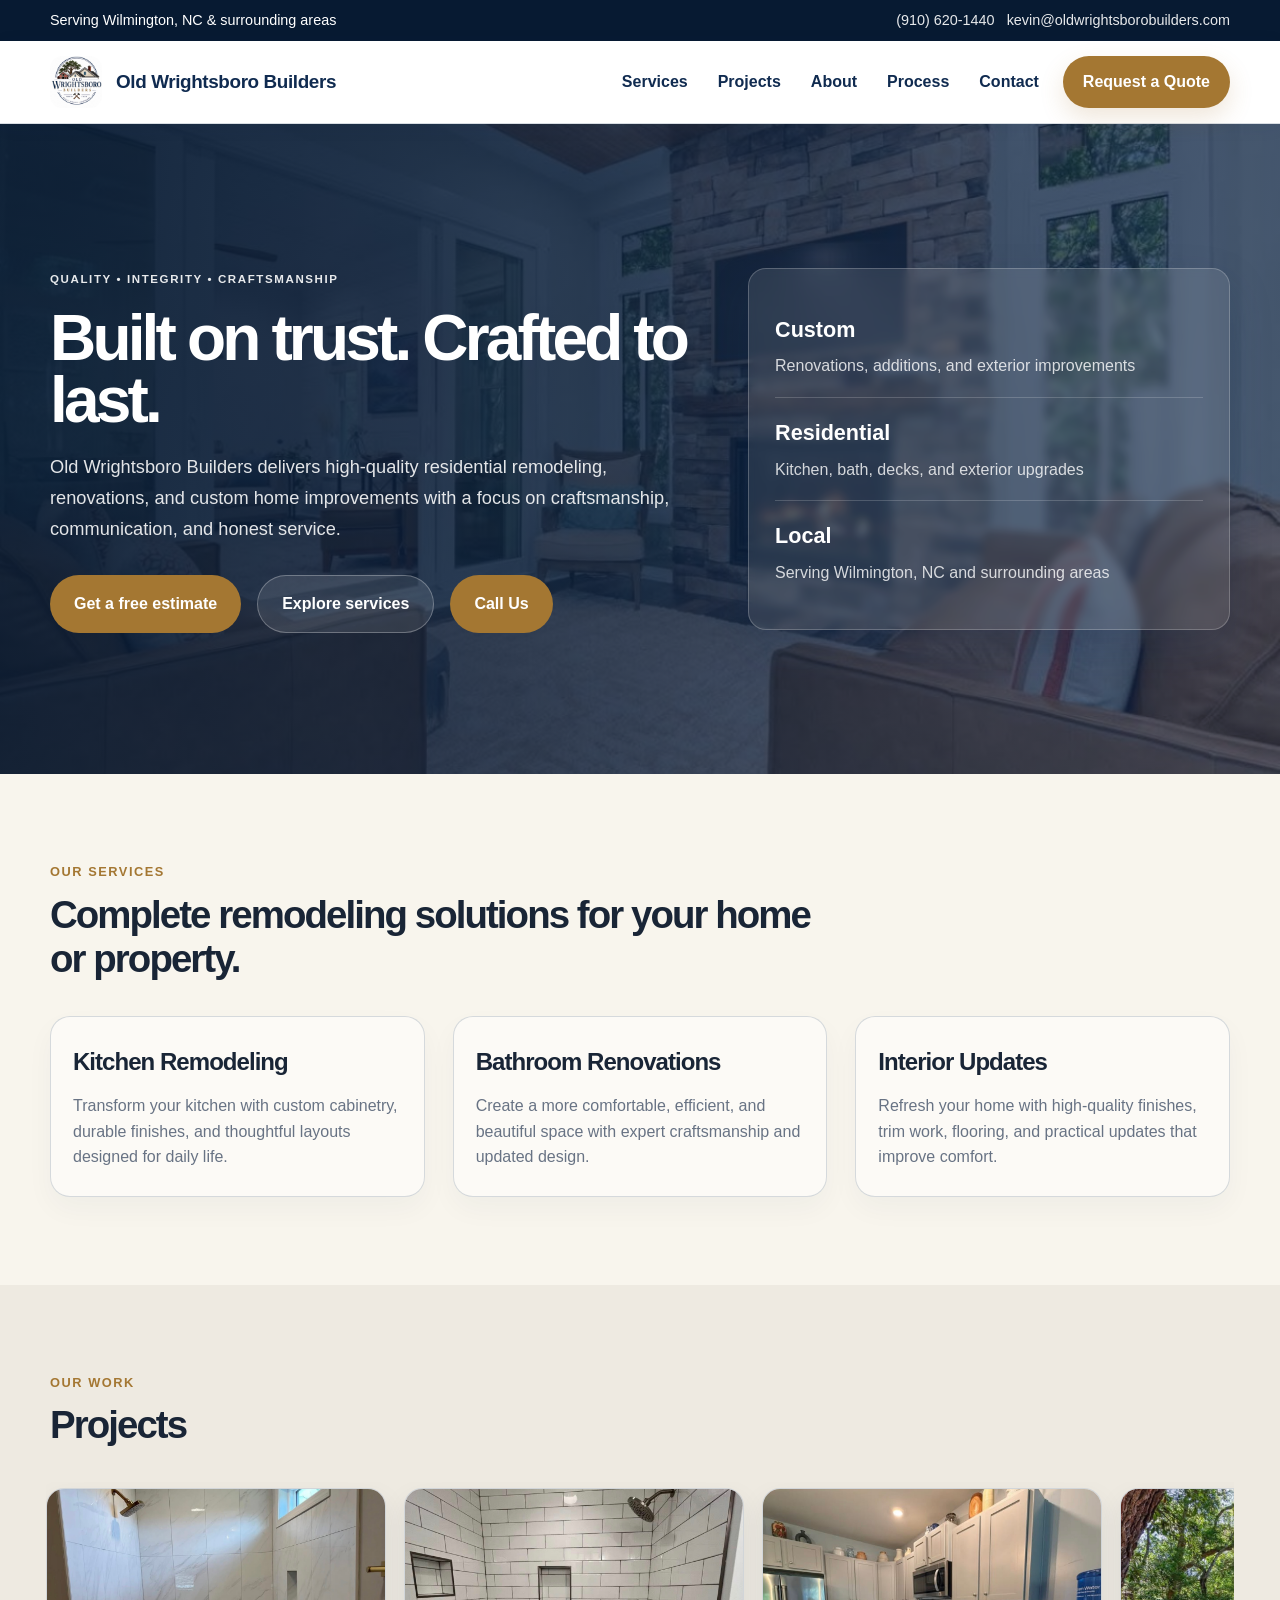
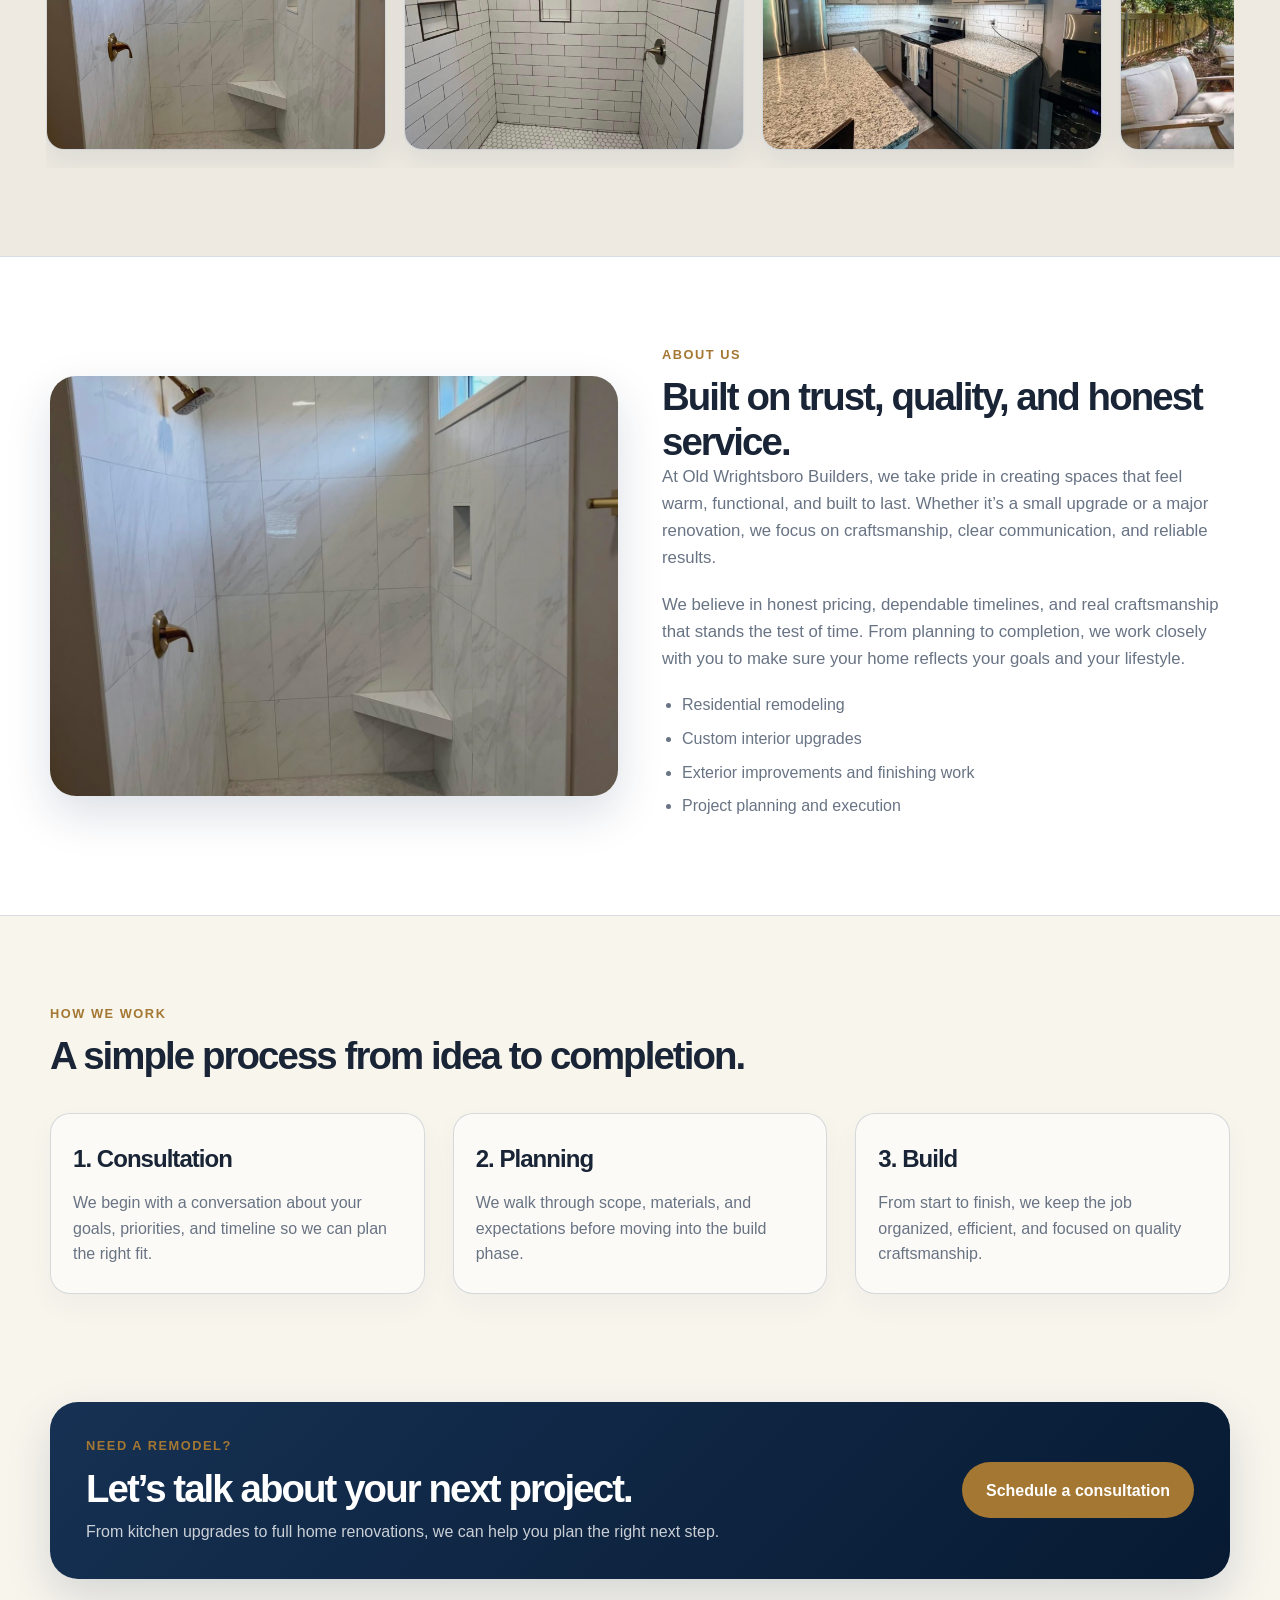
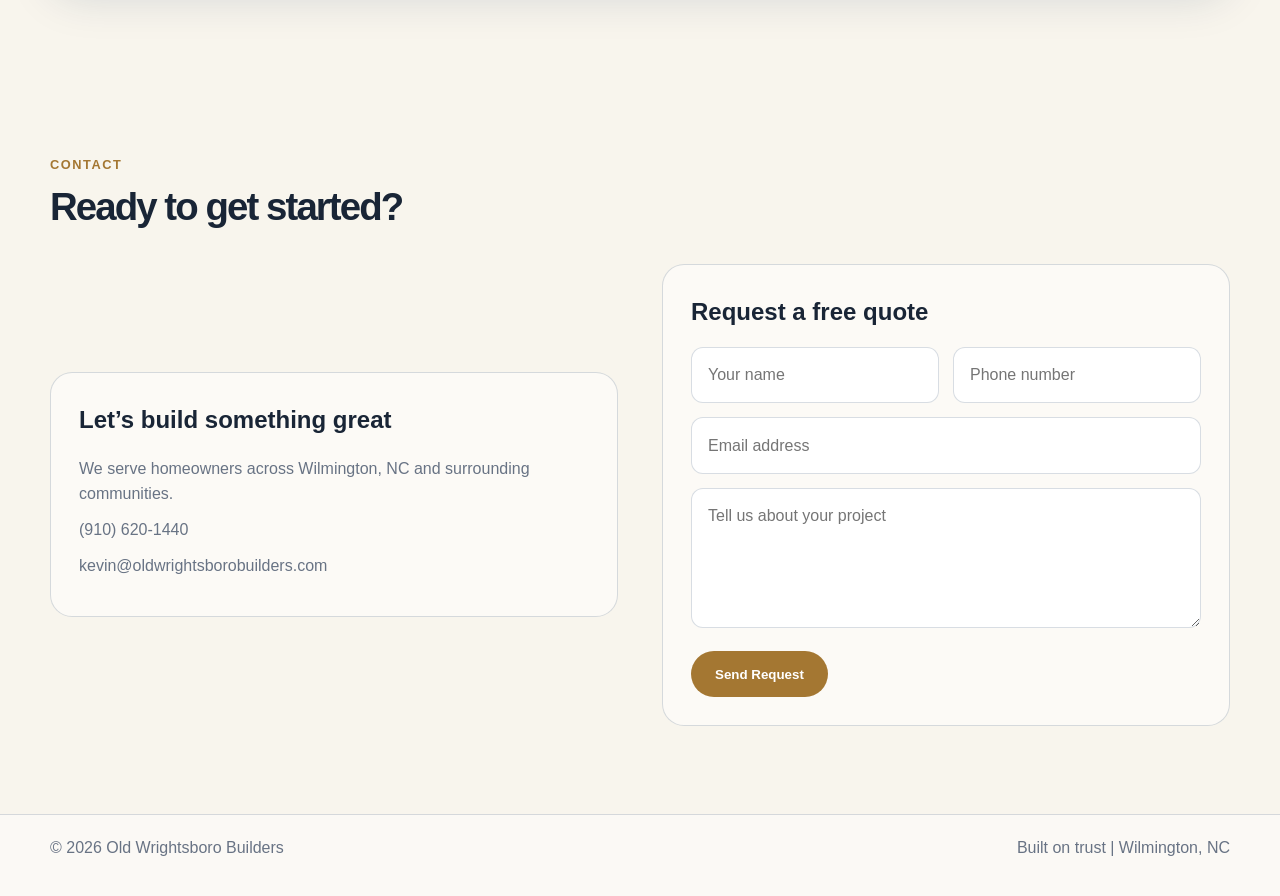
==== index.html @ 438d7999 "Upgrade floating call button to a more premium appearance: gradient, larger size, subtle ring and ho" ====
<!DOCTYPE html>
<html lang="en">
  <head>
    <meta charset="UTF-8" />
    <meta name="viewport" content="width=device-width, initial-scale=1.0" />
    <title>Old Wrightsboro Builders | Built on Trust</title>
    <meta
      name="description"
      content="Old Wrightsboro Builders provides quality residential remodeling and home improvement services in Wilmington, NC and surrounding areas."
    />
    <style>
      :root {
        --navy: #102b50;
        --navy-deep: #071a32;
        --gold: #a47732;
        --gold-light: #d2b477;
        --cream: #f8f5ed;
        --paper: #fffdf8;
        --ink: #192536;
        --muted: #687384;
        --line: rgba(16, 43, 80, 0.16);
        --shadow: 0 18px 45px rgba(16, 43, 80, 0.15);
      }

      * { box-sizing: border-box; }

      html { scroll-behavior: smooth; }

      body {
        margin: 0;
        background: var(--cream);
        color: var(--ink);
        font: 16px/1.6 Arial, Helvetica, sans-serif;
      }

      a { color: inherit; text-decoration: none; }
      img { display: block; max-width: 100%; }

      .container {
        width: min(1180px, calc(100vw - 48px));
        margin: 0 auto;
      }

      .topbar {
        background: var(--navy-deep);
        color: #fff;
        font-size: 0.9rem;
      }

      .topbar-inner {
        display: flex;
        justify-content: space-between;
        align-items: center;
        gap: 16px;
        padding: 9px 0;
        flex-wrap: wrap;
      }

      .topbar a {
        opacity: 0.9;
        color: #fff;
      }

      .site-header {
        position: sticky;
        top: 0;
        z-index: 10;
        background: rgba(255, 255, 255, 0.96);
        border-bottom: 1px solid var(--line);
        box-shadow: 0 3px 18px rgba(16, 43, 80, 0.06);
      }

      .nav {
        display: flex;
        align-items: center;
        justify-content: space-between;
        gap: 24px;
        min-height: 82px;
      }

      .brand {
        display: inline-flex;
        align-items: center;
        gap: 14px;
        flex-shrink: 0;
      }

      .brand img {
        width: 52px;
        height: 52px;
        object-fit: cover;
        border-radius: 12px;
      }

      .brand-text {
        color: var(--navy);
        font-size: 1.18rem;
        font-weight: 700;
        letter-spacing: -0.02em;
      }

      .nav-links {
        display: flex;
        align-items: center;
        gap: 30px;
        margin-left: auto;
      }

      .nav-links a {
        color: var(--navy);
        font-weight: 600;
      }

      .nav-cta {
        display: inline-flex;
        align-items: center;
        justify-content: center;
        padding: 0.8rem 1.25rem;
        background: var(--gold);
        color: #fff;
        border-radius: 999px;
        font-weight: 700;
        box-shadow: 0 10px 24px rgba(164, 119, 50, 0.18);
      }

      .hero {
        min-height: 650px;
        display: flex;
        align-items: center;
        color: #fff;
        background:
          linear-gradient(105deg, rgba(7, 26, 50, 0.95), rgba(16, 43, 80, 0.67)),
          url('enclosed%20patio%202.jpeg') center/cover no-repeat;
      }

      .hero-inner {
        display: grid;
        grid-template-columns: 1.15fr 0.85fr;
        gap: 46px;
        align-items: center;
      }

      .eyebrow {
        display: inline-block;
        letter-spacing: 0.14em;
        text-transform: uppercase;
        font-size: 0.72rem;
        font-weight: 700;
        opacity: 0.9;
      }

      h1 {
        margin: 16px 0 20px;
        font-size: clamp(2.8rem, 5vw, 5rem);
        line-height: 0.98;
        letter-spacing: -0.06em;
      }

      .lead {
        max-width: 620px;
        margin: 0;
        font-size: 1.14rem;
        line-height: 1.7;
        color: rgba(255, 255, 255, 0.88);
      }

      .hero-actions {
        display: flex;
        flex-wrap: wrap;
        gap: 16px;
        margin-top: 30px;
      }

      .btn {
        display: inline-flex;
        align-items: center;
        justify-content: center;
        padding: 0.95rem 1.5rem;
        border-radius: 999px;
        font-weight: 700;
        transition: opacity 0.2s ease;
      }

      .btn:hover,
      .btn:focus-visible {
        opacity: 0.9;
      }

      .btn-primary {
        background: var(--gold);
        color: #fff;
      }

      .btn-secondary {
        background: rgba(255, 255, 255, 0.1);
        border: 1px solid rgba(255, 255, 255, 0.28);
        color: #fff;
      }

      .hero-panel {
        background: rgba(255, 255, 255, 0.1);
        border: 1px solid rgba(255, 255, 255, 0.22);
        border-radius: 18px;
        padding: 26px;
        backdrop-filter: blur(4px);
        box-shadow: var(--shadow);
      }

      .stat {
        padding: 18px 0;
        border-bottom: 1px solid rgba(255, 255, 255, 0.18);
      }

      .stat:last-child { border-bottom: none; }

      .stat strong {
        display: block;
        font-size: 1.35rem;
        margin-bottom: 6px;
      }

      .stat span {
        color: rgba(255, 255, 255, 0.8);
      }

      section {
        padding: 88px 0;
      }

      .section-heading {
        max-width: 760px;
        margin-bottom: 34px;
      }

      .section-heading p {
        color: var(--muted);
        font-size: 1.05rem;
      }

      .section-label {
        display: block;
        margin-bottom: 10px;
        color: var(--gold);
        font-size: 0.8rem;
        font-weight: 700;
        letter-spacing: 0.12em;
        text-transform: uppercase;
      }

      h2 {
        margin: 0;
        font-size: clamp(2.1rem, 3vw, 3.2rem);
        line-height: 1.16;
        letter-spacing: -0.05em;
      }

      .services-grid,
      .process-grid {
        display: grid;
        grid-template-columns: repeat(3, minmax(0, 1fr));
        gap: 28px;
      }

      .service-card,
      .process-card {
        padding: 26px 22px;
        background: rgba(255, 255, 255, 0.5);
        border: 1px solid var(--line);
        border-radius: 20px;
        box-shadow: 0 12px 28px rgba(16, 43, 80, 0.04);
      }

      .service-card h3,
      .process-card h3 {
        margin: 0 0 12px;
        font-size: 1.5rem;
        letter-spacing: -0.04em;
      }

      .service-card p,
      .process-card p {
        margin: 0;
        color: var(--muted);
      }

      .project-section {
        background: #eeeae1;
      }

      .project-scroll {
        display: flex;
        gap: 18px;
        overflow-x: auto;
        scroll-snap-type: x mandatory;
        padding: 6px 4px 18px;
        margin: 0 -4px;
        scrollbar-color: var(--gold) rgba(16, 43, 80, 0.12);
      }

      .project-card {
        flex: 0 0 340px;
        scroll-snap-align: start;
        background: rgba(255,255,255,0.6);
        border: 1px solid var(--line);
        border-radius: 18px;
        overflow: hidden;
        box-shadow: 0 12px 28px rgba(16, 43, 80, 0.08);
      }

      .project-card img {
        width: 100%;
        height: 260px;
        object-fit: cover;
        display: block;
      }

      .project-card .caption {
        display: none;
      }

      .about {
        background: #fff;
        border-block: 1px solid var(--line);
      }

      .about-grid,
      .contact-wrap {
        display: grid;
        grid-template-columns: 1fr 1fr;
        gap: 44px;
        align-items: center;
      }

      .about-photo {
        min-height: 420px;
        border-radius: 26px;
        background:
          linear-gradient(rgba(13, 41, 77, 0.08), rgba(13, 41, 77, 0.08)),
          url('bath%201.jpeg') center/cover no-repeat;
        box-shadow: var(--shadow);
      }

      .about-copy {
        color: var(--ink);
      }

      .about-copy p {
        margin: 0 0 20px;
        color: var(--muted);
        font-size: 1.05rem;
      }

      ul {
        margin: 18px 0 0;
        padding-left: 20px;
      }

      li {
        margin-bottom: 8px;
        color: var(--muted);
      }

      .cta {
        padding-top: 20px;
      }

      .cta-box {
        background: linear-gradient(135deg, rgba(13, 41, 77, 0.96), rgba(7, 26, 50, 1));
        border-radius: 28px;
        padding: 34px 36px;
        color: #fff;
        display: flex;
        align-items: center;
        justify-content: space-between;
        gap: 20px;
        box-shadow: var(--shadow);
      }

      .cta-box h2 {
        margin: 0 0 8px;
      }

      .cta-box p {
        margin: 0;
        color: rgba(255, 255, 255, 0.78);
      }

      .contact-card,
      .contact-form {
        background: rgba(255, 255, 255, 0.5);
        border: 1px solid var(--line);
        border-radius: 22px;
        padding: 28px;
      }

      .contact-card h3,
      .contact-form h3 {
        margin: 0 0 16px;
        font-size: 1.5rem;
      }

      .contact-card p,
      .contact-card a {
        display: block;
        margin: 0 0 10px;
        color: var(--muted);
      }

      .field-row {
        display: grid;
        grid-template-columns: repeat(2, minmax(0, 1fr));
        gap: 14px;
      }

      .contact-form input,
      .contact-form textarea {
        width: 100%;
        border: 1px solid var(--line);
        background: #fff;
        border-radius: 12px;
        padding: 0.9rem 1rem;
        font: inherit;
        color: var(--ink);
      }

      .contact-form textarea {
        min-height: 140px;
        margin-top: 14px;
        resize: vertical;
      }

      .contact-form button {
        margin-top: 16px;
        border: none;
        cursor: pointer;
      }

      .site-footer {
        border-top: 1px solid var(--line);
        padding: 20px 0 36px;
        background: rgba(255,255,255,0.4);
      }

      .footer-inner {
        display: flex;
        justify-content: space-between;
        align-items: center;
        gap: 16px;
        color: var(--muted);
      }

      @media (max-width: 900px) {
        .hero-inner,
        .about-grid,
        .contact-wrap,
        .services-grid,
        .process-grid {
          grid-template-columns: 1fr;
        }

        .nav {
          flex-wrap: wrap;
          justify-content: center;
          padding: 16px 0;
        }

        .nav-links {
          width: 100%;
          justify-content: center;
          margin: 0;
          flex-wrap: wrap;
        }

        .cta-box,
        .footer-inner {
          flex-direction: column;
          align-items: flex-start;
        }
      }

      @media (max-width: 650px) {
        .field-row {
          grid-template-columns: 1fr;
        }

        .hero-inner {
          min-height: auto;
          padding: 52px 0 60px;
        }

        .hero-actions {
          flex-direction: column;
          align-items: stretch;
        }

        .btn,
        .nav-cta {
          width: 100%;
        }
      }

      /* Floating call button (mobile only) — upgraded premium style */
      .call-float {
        position: fixed;
        bottom: 20px;
        right: 18px;
        width: 64px;
        height: 64px;
        background: linear-gradient(135deg, var(--gold), var(--gold-light));
        color: #fff;
        border-radius: 999px;
        display: none;
        align-items: center;
        justify-content: center;
        box-shadow: 0 14px 34px rgba(16,43,80,0.26);
        z-index: 9999;
        text-decoration: none;
        font-weight: 700;
        transition: transform .12s ease, box-shadow .12s ease;
        border: 2px solid rgba(255,255,255,0.16);
        backdrop-filter: blur(6px);
      }

      .call-float svg { width: 22px; height: 22px; display: block; fill: #fff; }

      .call-float:hover { transform: translateY(-4px); box-shadow: 0 20px 44px rgba(16,43,80,0.32); }

      .call-float::after {
        content: "";
        position: absolute;
        left: 50%;
        top: 50%;
        transform: translate(-50%,-50%);
        width: 100%;
        height: 100%;
        border-radius: 999px;
        box-shadow: 0 0 0 10px rgba(164,119,50,0.06);
        pointer-events: none;
      }

      @media (max-width: 650px) {
        .call-float { display: inline-flex; }
      }
    </style>
  </head>
  <body>
    <div class="topbar">
      <div class="container topbar-inner">
        <span>Serving Wilmington, NC &amp; surrounding areas</span>
        <span>
          <a href="tel:9106201440">(910) 620-1440</a>
          &nbsp; <a href="mailto:kevin@oldwrightsborobuilders.com">kevin@oldwrightsborobuilders.com</a>
        </span>
      </div>
    </div>

    <header class="site-header">
      <div class="container nav">
        <a class="brand" href="#top" aria-label="Old Wrightsboro Builders home">
          <img src="owb website.jpeg" alt="Old Wrightsboro Builders logo" />
          <span class="brand-text">Old Wrightsboro Builders</span>
        </a>

        <nav class="nav-links" aria-label="Main navigation">
          <a href="#services">Services</a>
          <a href="#projects">Projects</a>
          <a href="#about">About</a>
          <a href="#process">Process</a>
          <a href="#contact">Contact</a>
        </nav>

        <a class="nav-cta" href="#contact">Request a Quote</a>
      </div>
    </header>

    <main id="top">
      <section class="hero">
        <div class="container hero-inner">
          <div>
            <div class="eyebrow">Quality • Integrity • Craftsmanship</div>
            <h1>Built on trust. Crafted to last.</h1>
            <p class="lead">
              Old Wrightsboro Builders delivers high-quality residential remodeling,
              renovations, and custom home improvements with a focus on craftsmanship,
              communication, and honest service.
            </p>
            <div class="hero-actions">
              <a class="btn btn-primary" href="#contact">Get a free estimate</a>
              <a class="btn btn-secondary" href="#services">Explore services</a>
              <a class="btn btn-primary" href="tel:9106201440">Call Us</a>
            </div>
          </div>

          <div class="hero-panel" aria-label="Quick project highlights">
            <div class="stat">
              <strong>Custom</strong>
              <span>Renovations, additions, and exterior improvements</span>
            </div>
            <div class="stat">
              <strong>Residential</strong>
              <span>Kitchen, bath, decks, and exterior upgrades</span>
            </div>
            <div class="stat">
              <strong>Local</strong>
              <span>Serving Wilmington, NC and surrounding areas</span>
            </div>
          </div>
        </div>
      </section>

      <section id="services">
        <div class="container">
          <div class="section-heading">
            <span class="section-label">Our services</span>
            <h2>Complete remodeling solutions for your home or property.</h2>
          </div>

          <div class="services-grid">
            <article class="service-card">
              <h3>Kitchen Remodeling</h3>
              <p>Transform your kitchen with custom cabinetry, durable finishes, and thoughtful layouts designed for daily life.</p>
            </article>

            <article class="service-card">
              <h3>Bathroom Renovations</h3>
              <p>Create a more comfortable, efficient, and beautiful space with expert craftsmanship and updated design.</p>
            </article>

            <article class="service-card">
              <h3>Interior Updates</h3>
              <p>Refresh your home with high-quality finishes, trim work, flooring, and practical updates that improve comfort.</p>
            </article>
          </div>
        </div>
      </section>

      <section id="projects" class="project-section">
        <div class="container">
          <div class="section-heading">
            <span class="section-label">Our work</span>
            <h2>Projects</h2>
          </div>

          <div class="project-scroll">
            <article class="project-card">
              <img src="bath%201.jpeg" alt="Bathroom remodel project" />
            </article>
            <article class="project-card">
              <img src="bath%202.jpeg" alt="Bathroom remodel project" />
            </article>
            <article class="project-card">
              <img src="kitchen.jpeg" alt="Kitchen remodel project" />
            </article>
            <article class="project-card">
              <img src="patio%201.jpeg" alt="Outdoor patio project" />
            </article>
            <article class="project-card">
              <img src="patio%202.jpeg" alt="Outdoor patio project" />
            </article>
            <article class="project-card">
              <img src="enclosed%20patio%201.jpeg" alt="Enclosed patio project" />
            </article>
            <article class="project-card">
              <img src="enclosed%20patio%202.jpeg" alt="Enclosed patio project" />
            </article>
            <article class="project-card">
              <img src="fence.jpeg" alt="Fence installation project" />
            </article>
          </div>
        </div>
      </section>

      <section id="about" class="about">
        <div class="container about-grid">
          <div class="about-photo" aria-label="Home renovation project"></div>

          <div class="about-copy">
            <span class="section-label">About us</span>
            <h2>Built on trust, quality, and honest service.</h2>
            <p>
              At Old Wrightsboro Builders, we take pride in creating spaces that feel warm,
              functional, and built to last. Whether it’s a small upgrade or a major renovation,
              we focus on craftsmanship, clear communication, and reliable results.
            </p>
            <p>
              We believe in honest pricing, dependable timelines, and real craftsmanship that
              stands the test of time. From planning to completion, we work closely with you to
              make sure your home reflects your goals and your lifestyle.
            </p>
            <ul>
              <li>Residential remodeling</li>
              <li>Custom interior upgrades</li>
              <li>Exterior improvements and finishing work</li>
              <li>Project planning and execution</li>
            </ul>
          </div>
        </div>
      </section>

      <section id="process" class="process">
        <div class="container">
          <div class="section-heading">
            <span class="section-label">How we work</span>
            <h2>A simple process from idea to completion.</h2>
          </div>

          <div class="process-grid">
            <article class="process-card">
              <h3>1. Consultation</h3>
              <p>We begin with a conversation about your goals, priorities, and timeline so we can plan the right fit.</p>
            </article>

            <article class="process-card">
              <h3>2. Planning</h3>
              <p>We walk through scope, materials, and expectations before moving into the build phase.</p>
            </article>

            <article class="process-card">
              <h3>3. Build</h3>
              <p>From start to finish, we keep the job organized, efficient, and focused on quality craftsmanship.</p>
            </article>
          </div>
        </div>
      </section>

      <section class="cta">
        <div class="container cta-box">
          <div>
            <span class="section-label">Need a remodel?</span>
            <h2>Let’s talk about your next project.</h2>
            <p>From kitchen upgrades to full home renovations, we can help you plan the right next step.</p>
          </div>
          <a class="btn btn-primary" href="#contact">Schedule a consultation</a>
        </div>
      </section>

      <section id="contact">
        <div class="container">
          <div class="section-heading">
            <span class="section-label">Contact</span>
            <h2>Ready to get started?</h2>
          </div>

          <div class="contact-wrap">
            <div class="contact-card">
              <h3>Let’s build something great</h3>
              <p>We serve homeowners across Wilmington, NC and surrounding communities.</p>
              <a href="tel:9106201440">(910) 620-1440</a>
              <a href="mailto:kevin@oldwrightsborobuilders.com">kevin@oldwrightsborobuilders.com</a>
            </div>

            <div class="contact-form">
              <h3>Request a free quote</h3>
              <form action="https://formsubmit.co/kevin@oldwrightsborobuilders.com" method="POST">
                <div class="field-row">
                  <input type="text" name="name" placeholder="Your name" required />
                  <input type="tel" name="phone" placeholder="Phone number" />
                </div>
                <div style="margin-top:14px;">
                  <input type="email" name="email" placeholder="Email address" required />
                </div>
                <textarea name="message" placeholder="Tell us about your project" required></textarea>
                <input type="hidden" name="_subject" value="New quote request from website" />
                <input type="hidden" name="_captcha" value="false" />
                <input type="hidden" name="_next" value="https://oldwrightsborobuilders.com/thank-you.html" />
                <button class="btn btn-primary" type="submit">Send Request</button>
              </form>
            </div>
          </div>
        </div>
      </section>
    </main>

    <footer class="site-footer">
      <div class="container footer-inner">
        <div>© <span id="year"></span> Old Wrightsboro Builders</div>
        <div>Built on trust | Wilmington, NC</div>
      </div>
    </footer>

    <!-- Floating call button shown only on small screens (upgraded premium look) -->
    <a class="call-float" href="tel:9106201440" aria-label="Call Old Wrightsboro Builders">
      <svg viewBox="0 0 24 24" xmlns="http://www.w3.org/2000/svg" aria-hidden="true" focusable="false">
        <path d="M6.62 10.79a15.053 15.053 0 006.59 6.59l2.2-2.2a1 1 0 011.01-.24c1.12.37 2.33.57 3.57.57a1 1 0 011 1V20a1 1 0 01-1 1C10.07 21 3 13.93 3 4a1 1 0 011-1h3.5a1 1 0 011 1c0 1.24.2 2.45.57 3.57a1 1 0 01-.24 1.01l-2.2 2.21z" fill="#fff"/>
      </svg>
    </a>

    <script>
      document.getElementById('year').textContent = new Date().getFullYear();
    </script>
  </body>
</html>
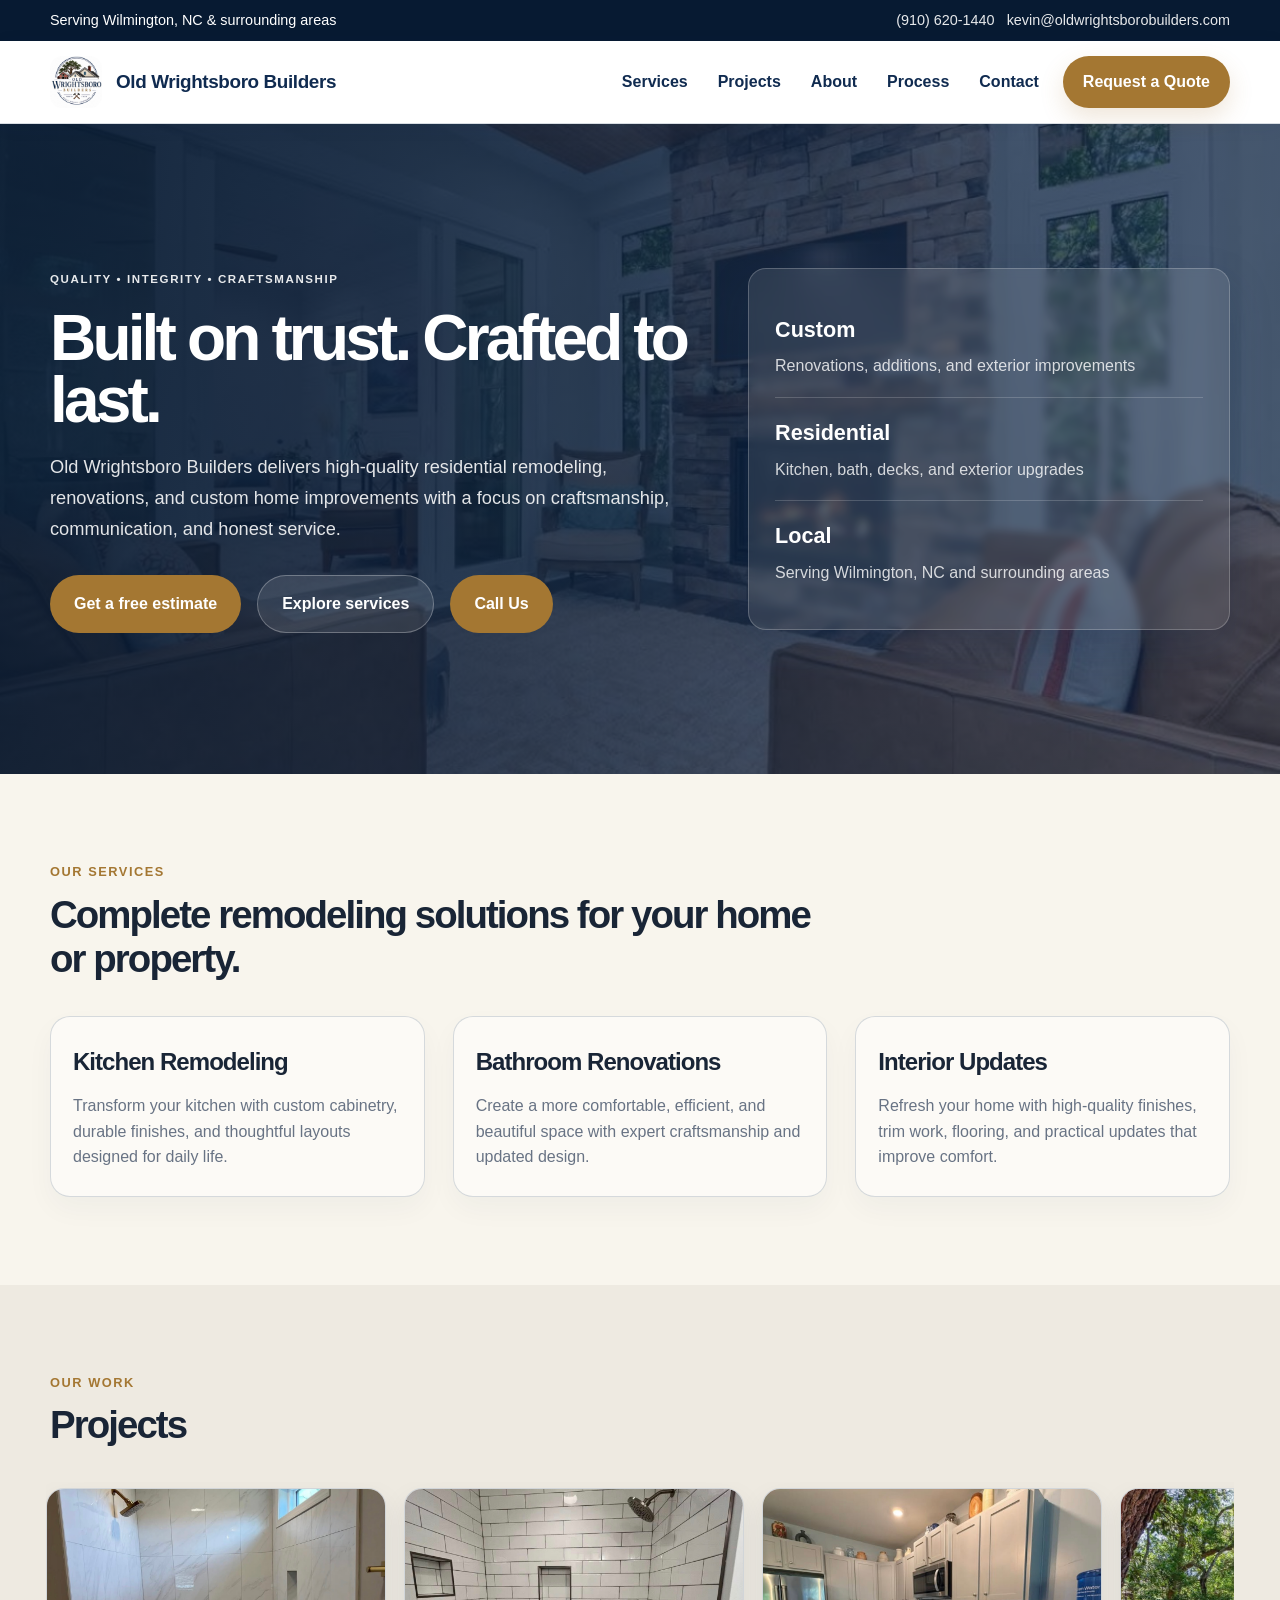
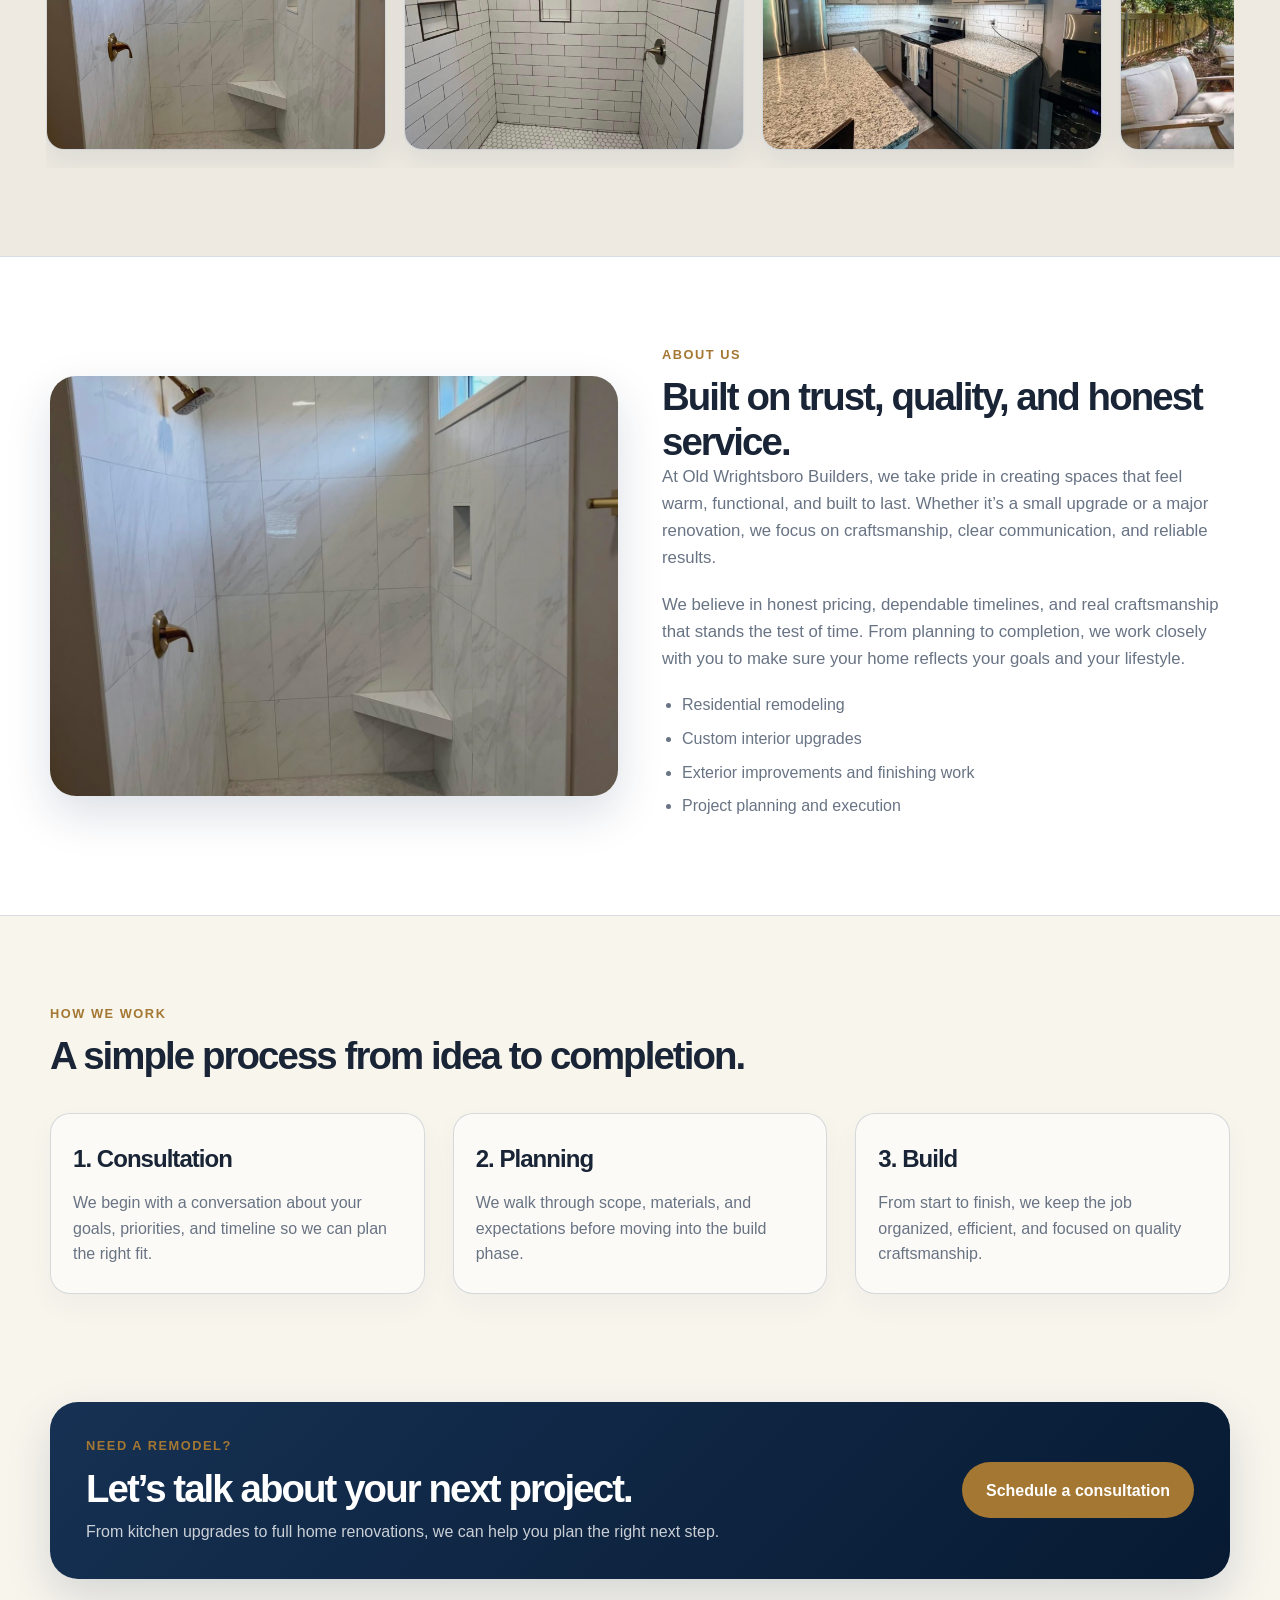
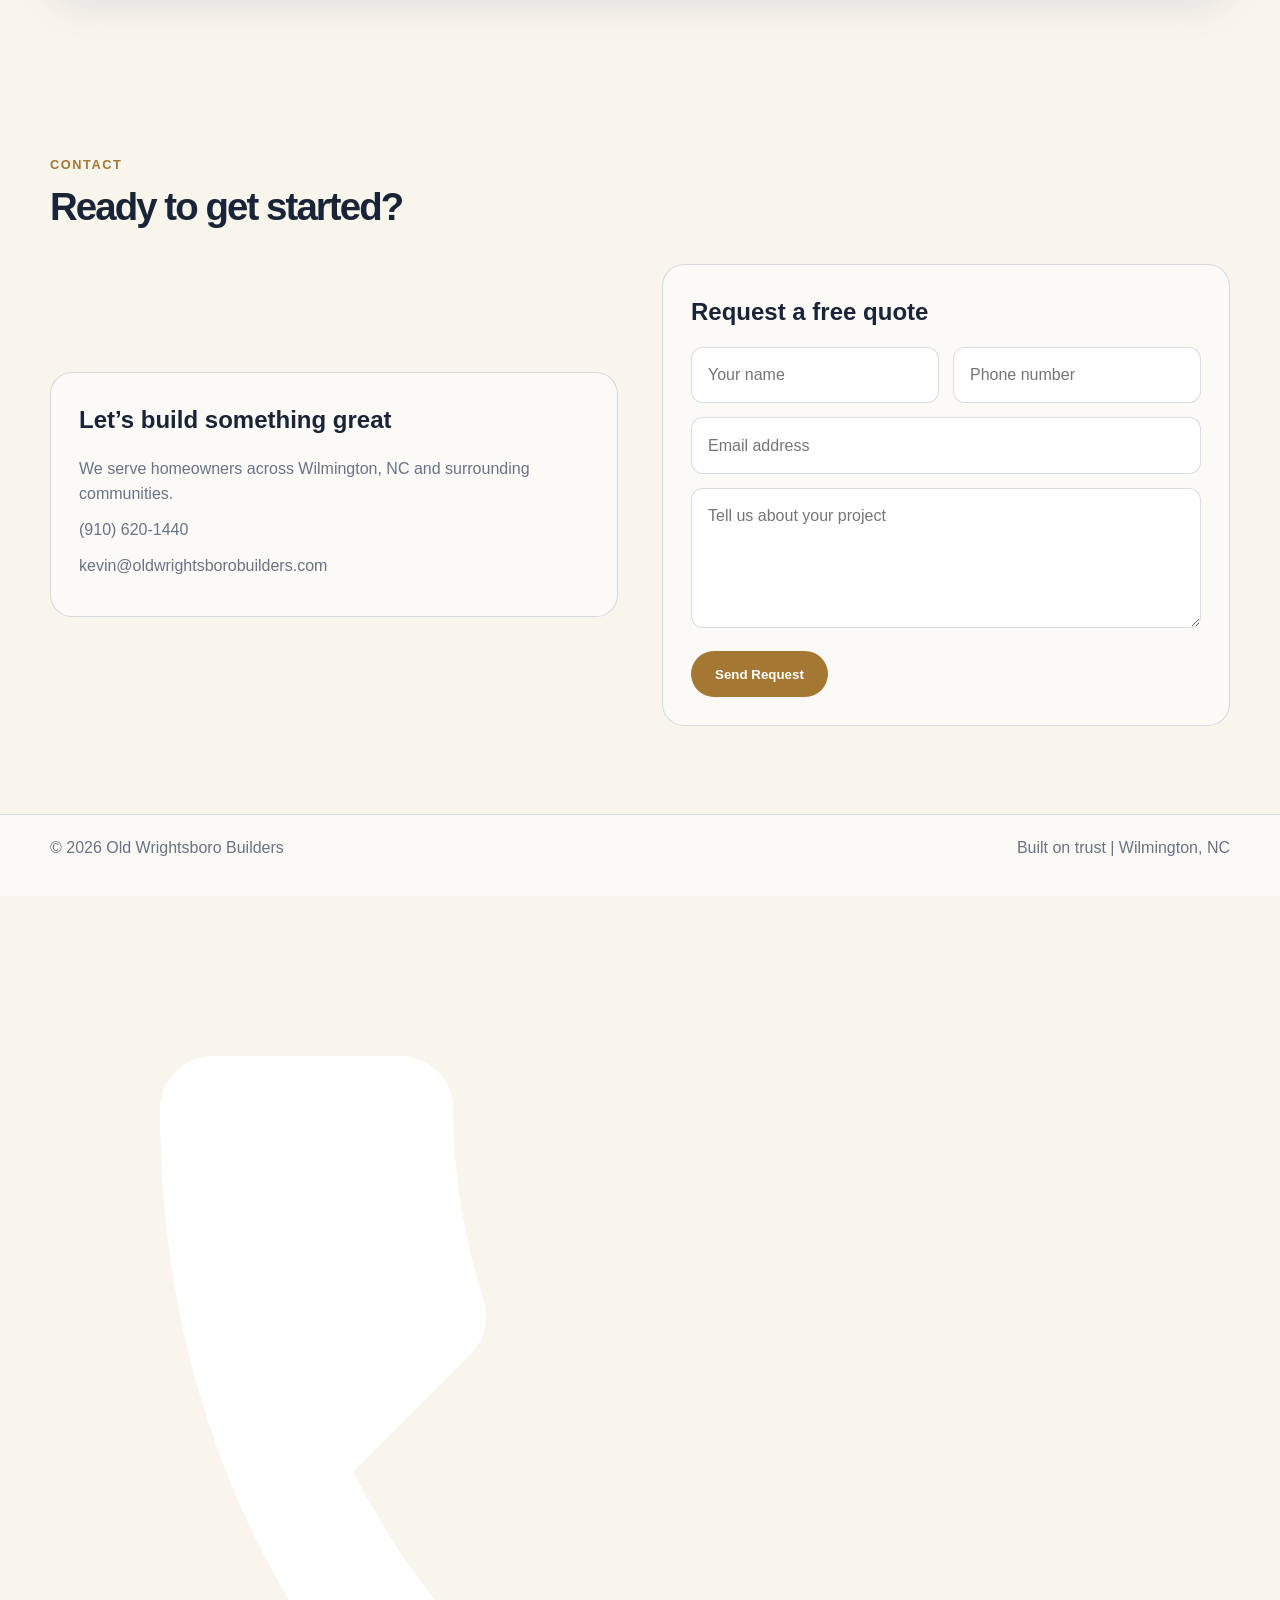
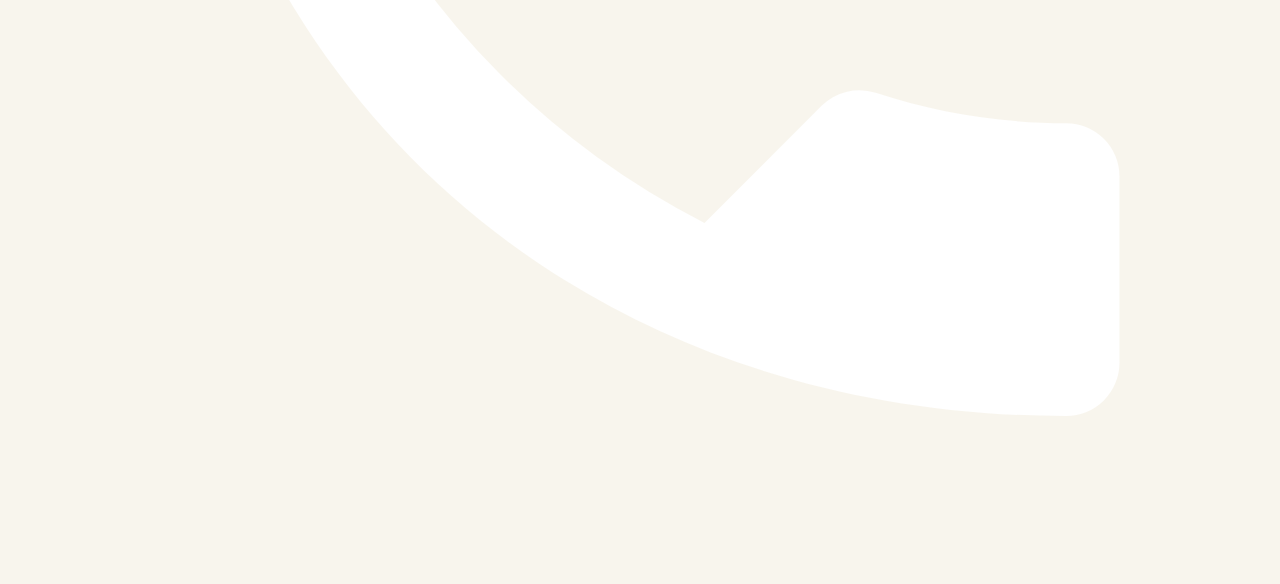
==== commit 9604184f: "Add mobile-only dropdown (hamburger) for nav; keep desktop unchanged" ====
--- a/index.html
+++ b/index.html
@@ -76,6 +76,7 @@
         justify-content: space-between;
         gap: 24px;
         min-height: 82px;
+        position: relative; /* for mobile dropdown positioning */
       }
 
       .brand {
@@ -122,6 +123,18 @@
         font-weight: 700;
         box-shadow: 0 10px 24px rgba(164, 119, 50, 0.18);
       }
+
+      /* Mobile toggle button (hidden on desktop) */
+      .nav-toggle {
+        display: none;
+        background: transparent;
+        border: none;
+        padding: 8px;
+        margin-left: 8px;
+        cursor: pointer;
+      }
+
+      .nav-toggle svg { width: 22px; height: 22px; display: block; }
 
       .hero {
         min-height: 650px;
@@ -478,6 +491,7 @@
         }
       }
 
+      /* MOBILE: hide full nav and show toggle; dropdown when open */
       @media (max-width: 650px) {
         .field-row {
           grid-template-columns: 1fr;
@@ -497,49 +511,132 @@
         .nav-cta {
           width: 100%;
         }
-      }
-
-      /* Floating call button (mobile only) — upgraded premium style */
-      .call-float {
-        position: fixed;
-        bottom: 20px;
-        right: 18px;
-        width: 64px;
-        height: 64px;
-        background: linear-gradient(135deg, var(--gold), var(--gold-light));
-        color: #fff;
-        border-radius: 999px;
-        display: none;
-        align-items: center;
-        justify-content: center;
-        box-shadow: 0 14px 34px rgba(16,43,80,0.26);
-        z-index: 9999;
-        text-decoration: none;
-        font-weight: 700;
-        transition: transform .12s ease, box-shadow .12s ease;
-        border: 2px solid rgba(255,255,255,0.16);
-        backdrop-filter: blur(6px);
-      }
-
-      .call-float svg { width: 22px; height: 22px; display: block; fill: #fff; }
-
-      .call-float:hover { transform: translateY(-4px); box-shadow: 0 20px 44px rgba(16,43,80,0.32); }
-
-      .call-float::after {
-        content: "";
-        position: absolute;
-        left: 50%;
-        top: 50%;
-        transform: translate(-50%,-50%);
-        width: 100%;
-        height: 100%;
-        border-radius: 999px;
-        box-shadow: 0 0 0 10px rgba(164,119,50,0.06);
-        pointer-events: none;
-      }
-
-      @media (max-width: 650px) {
-        .call-float { display: inline-flex; }
+
+        /* show toggle */
+        .nav-toggle { display: inline-flex; }
+
+        /* hide the nav links by default to save space */
+        .nav-links {
+          display: none;
+          position: absolute;
+          top: 100%;
+          left: 0;
+          right: 0;
+          background: rgba(255,255,255,0.98);
+          border: 1px solid var(--line);
+          border-top: none;
+          padding: 10px 14px 18px;
+          flex-direction: column;
+          gap: 8px;
+          box-shadow: 0 10px 30px rgba(16,43,80,0.06);
+        }
+
+        /* when open, show the nav links as a vertical list */
+        .nav-links.open {
+          display: flex;
+        }
+
+        .nav-links a {
+          display: block;
+          padding: 10px 12px;
+          color: var(--navy);
+          background: transparent;
+          border-radius: 10px;
+          font-weight: 700;
+        }
+
+        .nav-links a:hover { background: rgba(16,43,80,0.03); }
+
+        .container {
+          width: calc(100vw - 32px);
+        }
+
+        .hero {
+          padding: 28px 0;
+          min-height: auto;
+        }
+
+        .hero-inner {
+          gap: 18px;
+        }
+
+        .hero .lead {
+          font-size: 1rem;
+          line-height: 1.5;
+        }
+
+        h1 {
+          margin: 8px 0 12px;
+        }
+
+        .section-heading {
+          margin-bottom: 18px;
+        }
+
+        .services-grid,
+        .process-grid {
+          gap: 18px;
+        }
+
+        .about-grid,
+        .contact-wrap {
+          gap: 20px;
+        }
+
+        .about-photo {
+          min-height: 260px;
+          border-radius: 18px;
+        }
+
+        .cta-box {
+          padding: 20px;
+          gap: 12px;
+          flex-direction: column;
+          align-items: flex-start;
+        }
+
+        .contact-card,
+        .contact-form {
+          padding: 16px;
+        }
+
+        .field-row {
+          gap: 10px;
+        }
+
+        .project-card img {
+          height: 200px;
+        }
+
+        .nav {
+          padding: 12px 0;
+          min-height: auto;
+        }
+
+        .brand-text {
+          font-size: 1rem;
+        }
+
+        .nav-links a {
+          padding: 6px 8px;
+        }
+
+        .btn {
+          padding: 0.85rem 1rem;
+          font-size: 0.95rem;
+        }
+
+        .btn-primary,
+        .nav-cta {
+          font-size: 0.95rem;
+          padding: 0.85rem 1rem;
+        }
+
+        .footer-inner {
+          flex-direction: column;
+          align-items: center;
+          gap: 8px;
+        }
       }
     </style>
   </head>
@@ -561,7 +658,14 @@
           <span class="brand-text">Old Wrightsboro Builders</span>
         </a>
 
-        <nav class="nav-links" aria-label="Main navigation">
+        <!-- mobile toggle button -->
+        <button class="nav-toggle" aria-expanded="false" aria-controls="main-nav" aria-label="Toggle navigation">
+          <svg viewBox="0 0 24 24" xmlns="http://www.w3.org/2000/svg" aria-hidden="true" focusable="false">
+            <path d="M3 6h18M3 12h18M3 18h18" stroke="currentColor" stroke-width="1.6" stroke-linecap="round" stroke-linejoin="round" />
+          </svg>
+        </button>
+
+        <nav id="main-nav" class="nav-links" aria-label="Main navigation">
           <a href="#services">Services</a>
           <a href="#projects">Projects</a>
           <a href="#about">About</a>
@@ -778,7 +882,7 @@
       </div>
     </footer>
 
-    <!-- Floating call button shown only on small screens (upgraded premium look) -->
+    <!-- Floating call button shown only on small screens -->
     <a class="call-float" href="tel:9106201440" aria-label="Call Old Wrightsboro Builders">
       <svg viewBox="0 0 24 24" xmlns="http://www.w3.org/2000/svg" aria-hidden="true" focusable="false">
         <path d="M6.62 10.79a15.053 15.053 0 006.59 6.59l2.2-2.2a1 1 0 011.01-.24c1.12.37 2.33.57 3.57.57a1 1 0 011 1V20a1 1 0 01-1 1C10.07 21 3 13.93 3 4a1 1 0 011-1h3.5a1 1 0 011 1c0 1.24.2 2.45.57 3.57a1 1 0 01-.24 1.01l-2.2 2.21z" fill="#fff"/>
@@ -787,6 +891,36 @@
 
     <script>
       document.getElementById('year').textContent = new Date().getFullYear();
+
+      // mobile nav toggle behavior
+      (function(){
+        var toggle = document.querySelector('.nav-toggle');
+        var nav = document.getElementById('main-nav');
+        if (!toggle || !nav) return;
+        toggle.addEventListener('click', function(){
+          var open = nav.classList.toggle('open');
+          toggle.setAttribute('aria-expanded', open ? 'true' : 'false');
+        });
+
+        // close nav when clicking a link (mobile)
+        Array.prototype.slice.call(nav.querySelectorAll('a')).forEach(function(link){
+          link.addEventListener('click', function(){
+            if (nav.classList.contains('open')){
+              nav.classList.remove('open');
+              toggle.setAttribute('aria-expanded','false');
+            }
+          });
+        });
+
+        // close nav on ESC
+        document.addEventListener('keydown', function(e){
+          if (e.key === 'Escape' && nav.classList.contains('open')){
+            nav.classList.remove('open');
+            toggle.setAttribute('aria-expanded','false');
+            toggle.focus();
+          }
+        });
+      })();
     </script>
   </body>
 </html>
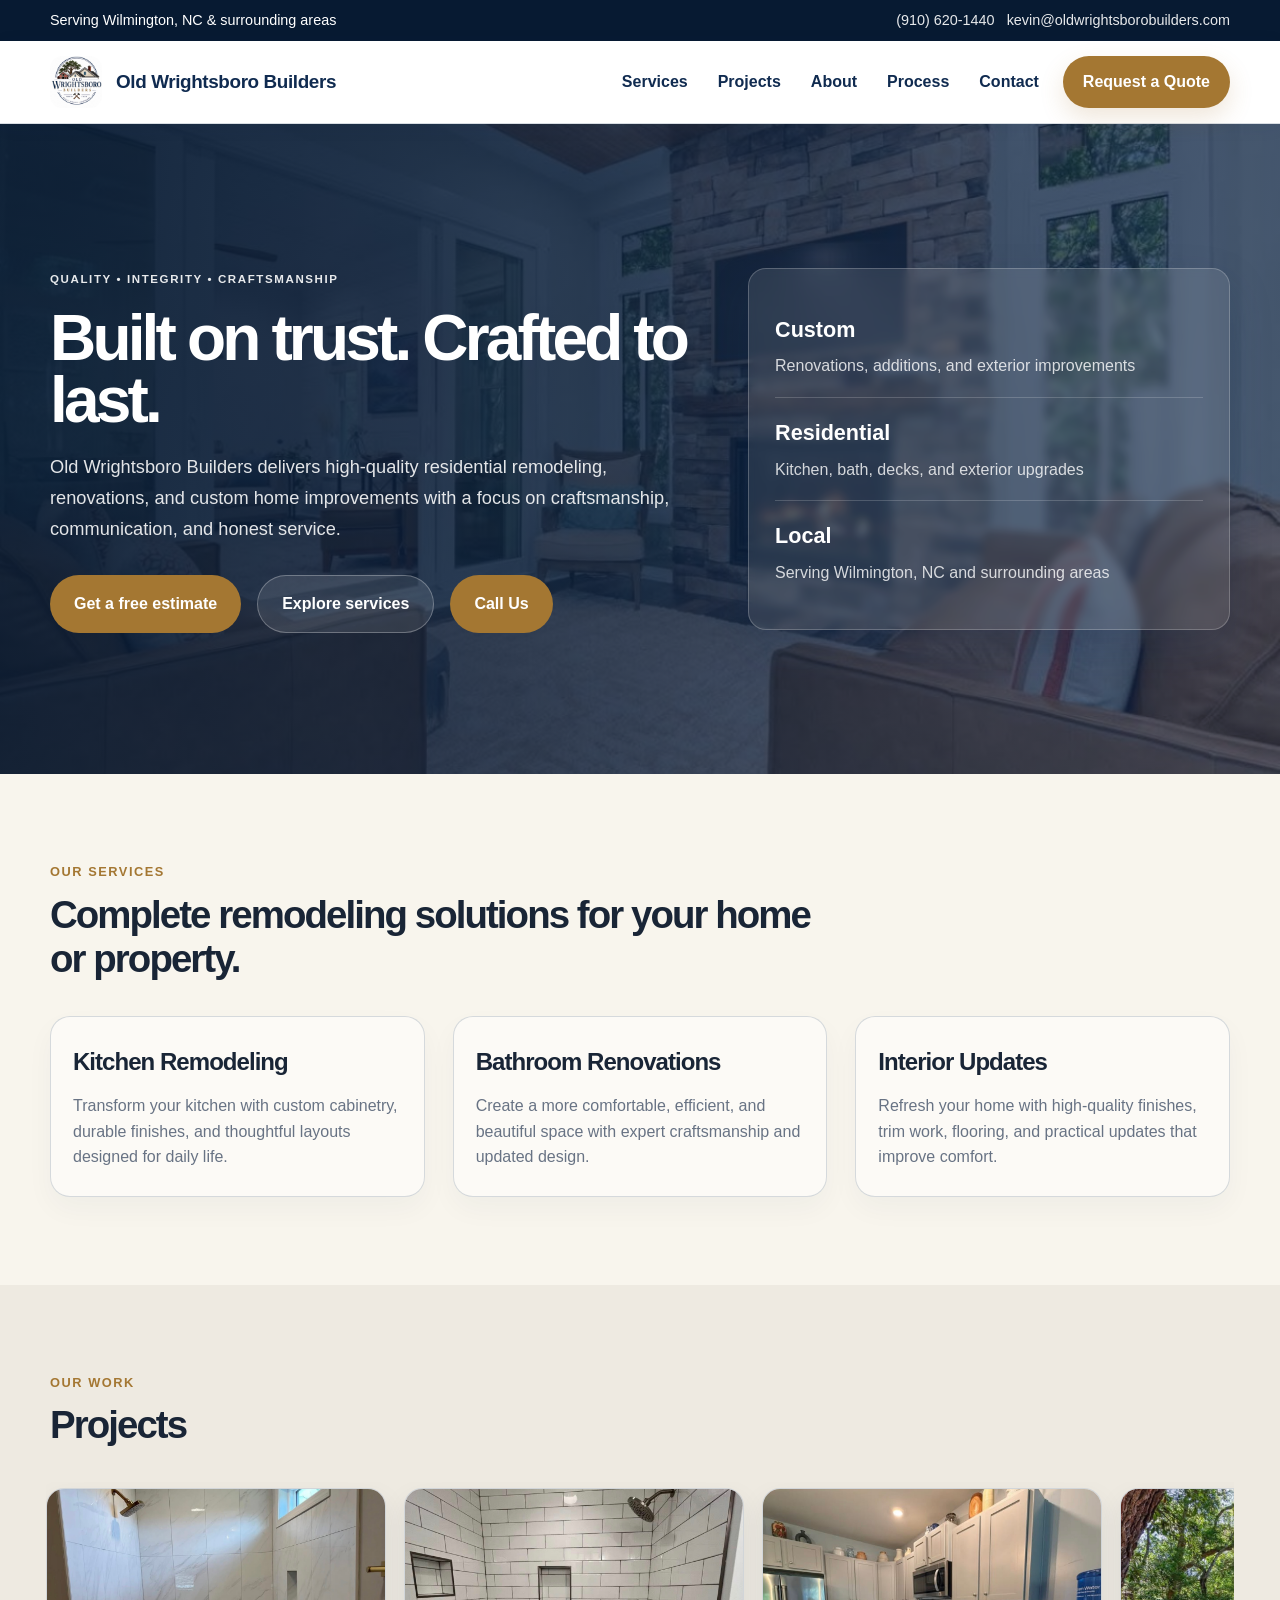
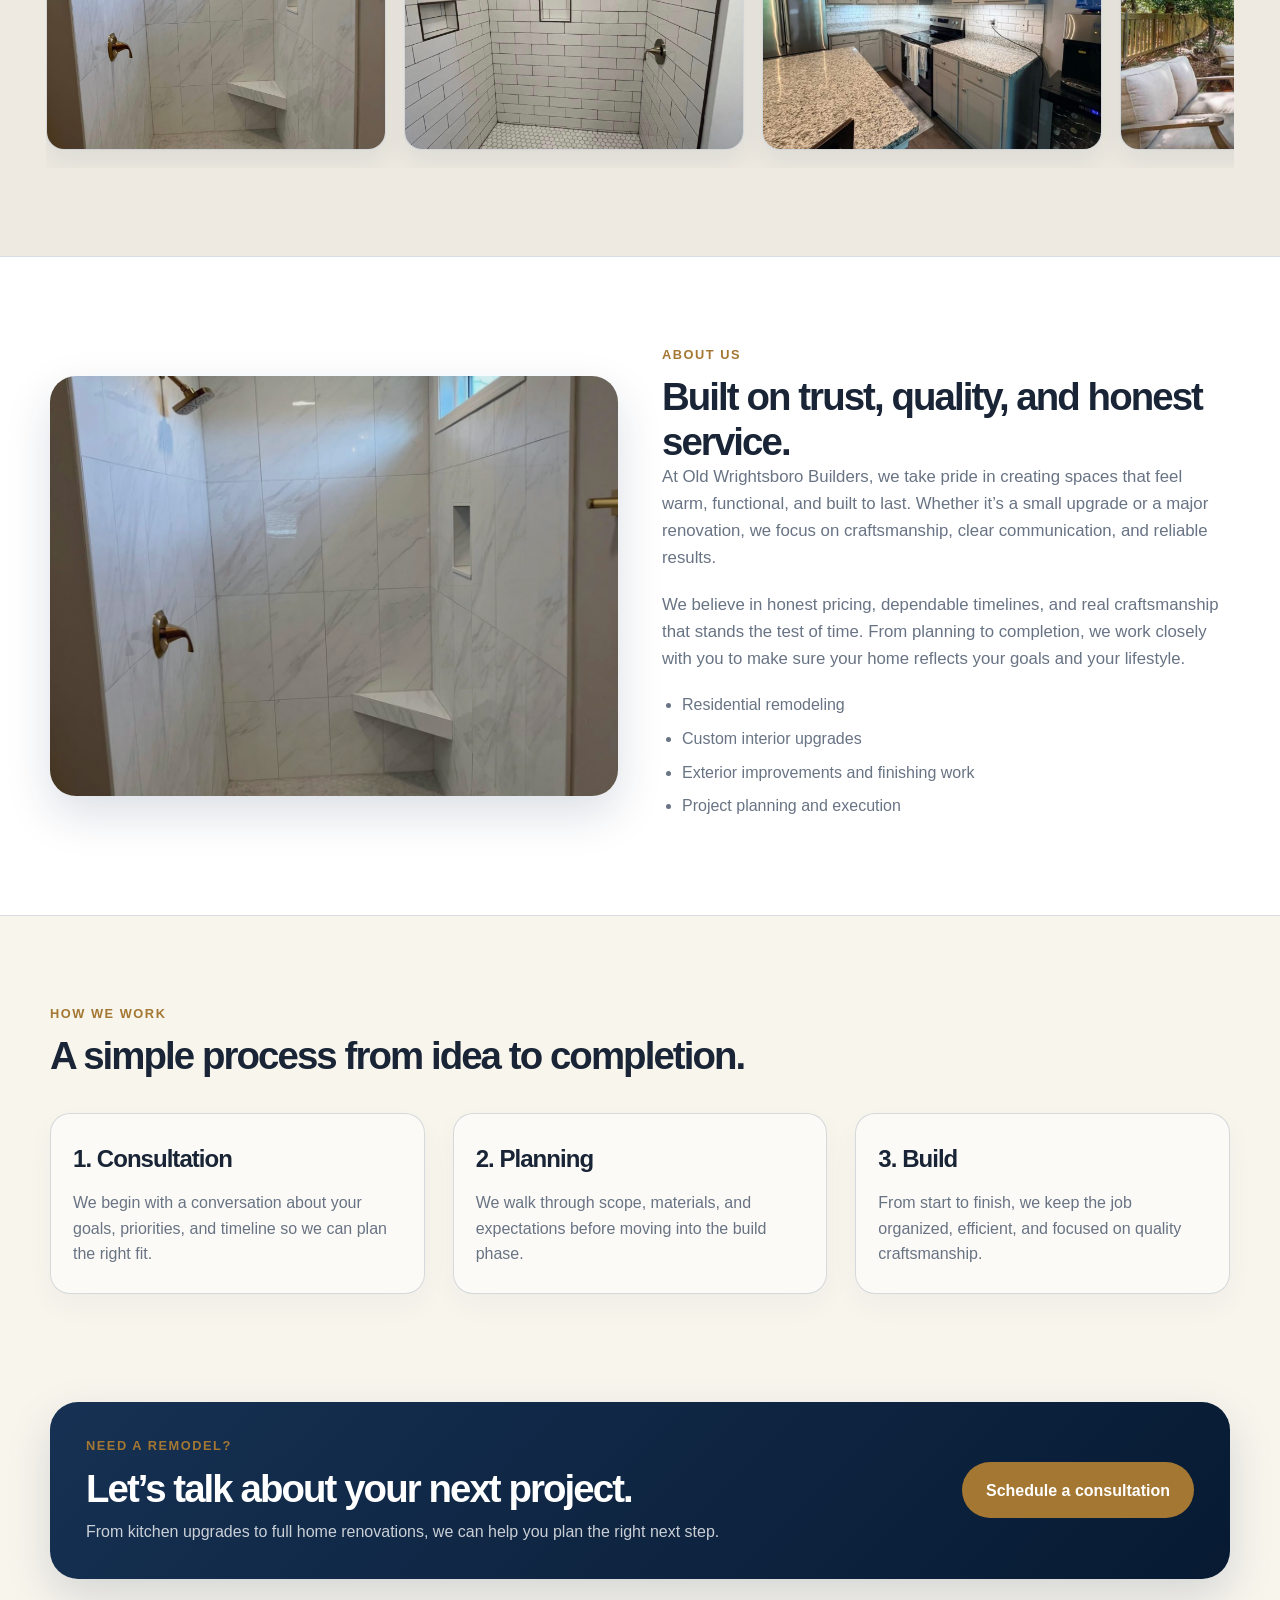
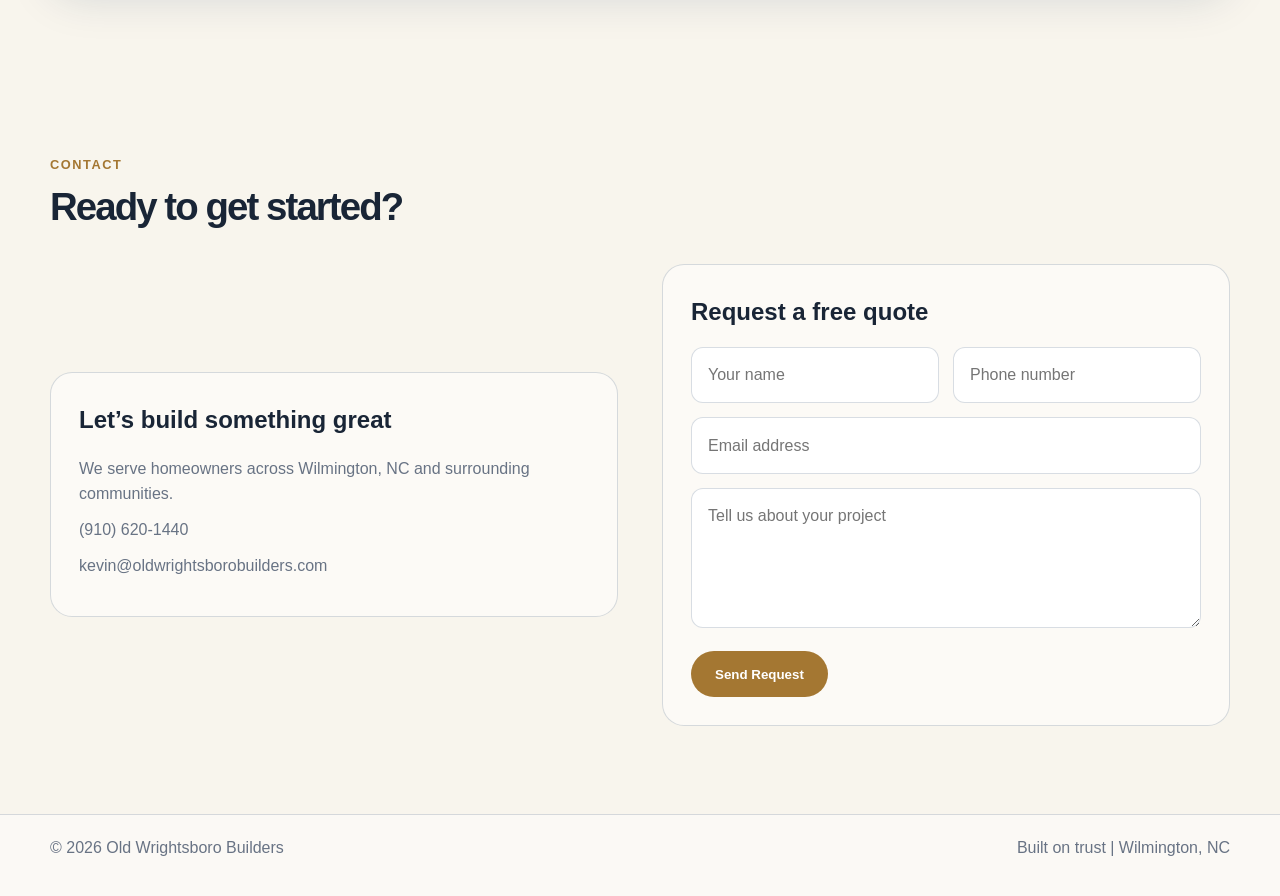
==== commit 70f0d515: "Add iPhone safe-area support to the floating call button and keep the existing mobile nav behavior i" ====
--- a/index.html
+++ b/index.html
@@ -638,6 +638,51 @@
           gap: 8px;
         }
       }
+
+      /* Subtle floating call button (mobile only) */
+      .call-float {
+        position: fixed;
+        bottom: 14px;
+        right: 14px;
+        width: 58px;
+        height: 58px;
+        background: linear-gradient(135deg, rgba(164,119,50,0.95), rgba(210,180,119,0.92));
+        color: #fff;
+        border-radius: 999px;
+        display: none;
+        align-items: center;
+        justify-content: center;
+        box-shadow: 0 8px 18px rgba(16,43,80,0.14);
+        z-index: 9999;
+        text-decoration: none;
+        font-weight: 700;
+        transition: transform .12s ease, box-shadow .12s ease, opacity .12s ease;
+        border: 1px solid rgba(255,255,255,0.12);
+        opacity: 0.95;
+      }
+
+      @supports (bottom: env(safe-area-inset-bottom)) {
+        .call-float {
+          bottom: calc(14px + env(safe-area-inset-bottom));
+        }
+      }
+
+      .call-float svg {
+        width: 18px;
+        height: 18px;
+        display: block;
+        fill: #fff;
+      }
+
+      .call-float:hover {
+        transform: translateY(-2px);
+        box-shadow: 0 10px 20px rgba(16,43,80,0.18);
+        opacity: 1;
+      }
+
+      @media (max-width: 650px) {
+        .call-float { display: inline-flex; }
+      }
     </style>
   </head>
   <body>
@@ -885,7 +930,7 @@
     <!-- Floating call button shown only on small screens -->
     <a class="call-float" href="tel:9106201440" aria-label="Call Old Wrightsboro Builders">
       <svg viewBox="0 0 24 24" xmlns="http://www.w3.org/2000/svg" aria-hidden="true" focusable="false">
-        <path d="M6.62 10.79a15.053 15.053 0 006.59 6.59l2.2-2.2a1 1 0 011.01-.24c1.12.37 2.33.57 3.57.57a1 1 0 011 1V20a1 1 0 01-1 1C10.07 21 3 13.93 3 4a1 1 0 011-1h3.5a1 1 0 011 1c0 1.24.2 2.45.57 3.57a1 1 0 01-.24 1.01l-2.2 2.21z" fill="#fff"/>
+        <path d="M6.62 10.79a15.053 15.053 0 006.59 6.59l2.2-2.2a1 1 0 011.01-.24c1.12.37 2.33.57 3.57.57a1 1 0 011 1V20a1 1 0 01-1 1C10.07 21 3 13.93 3 4a1 1 0 011-1h3.5a1 1 0 011 1c0 1.24.2 2.4.57 3.57a1 1 0 01-.24 1.01l-2.2 2.2z"/>
       </svg>
     </a>
 
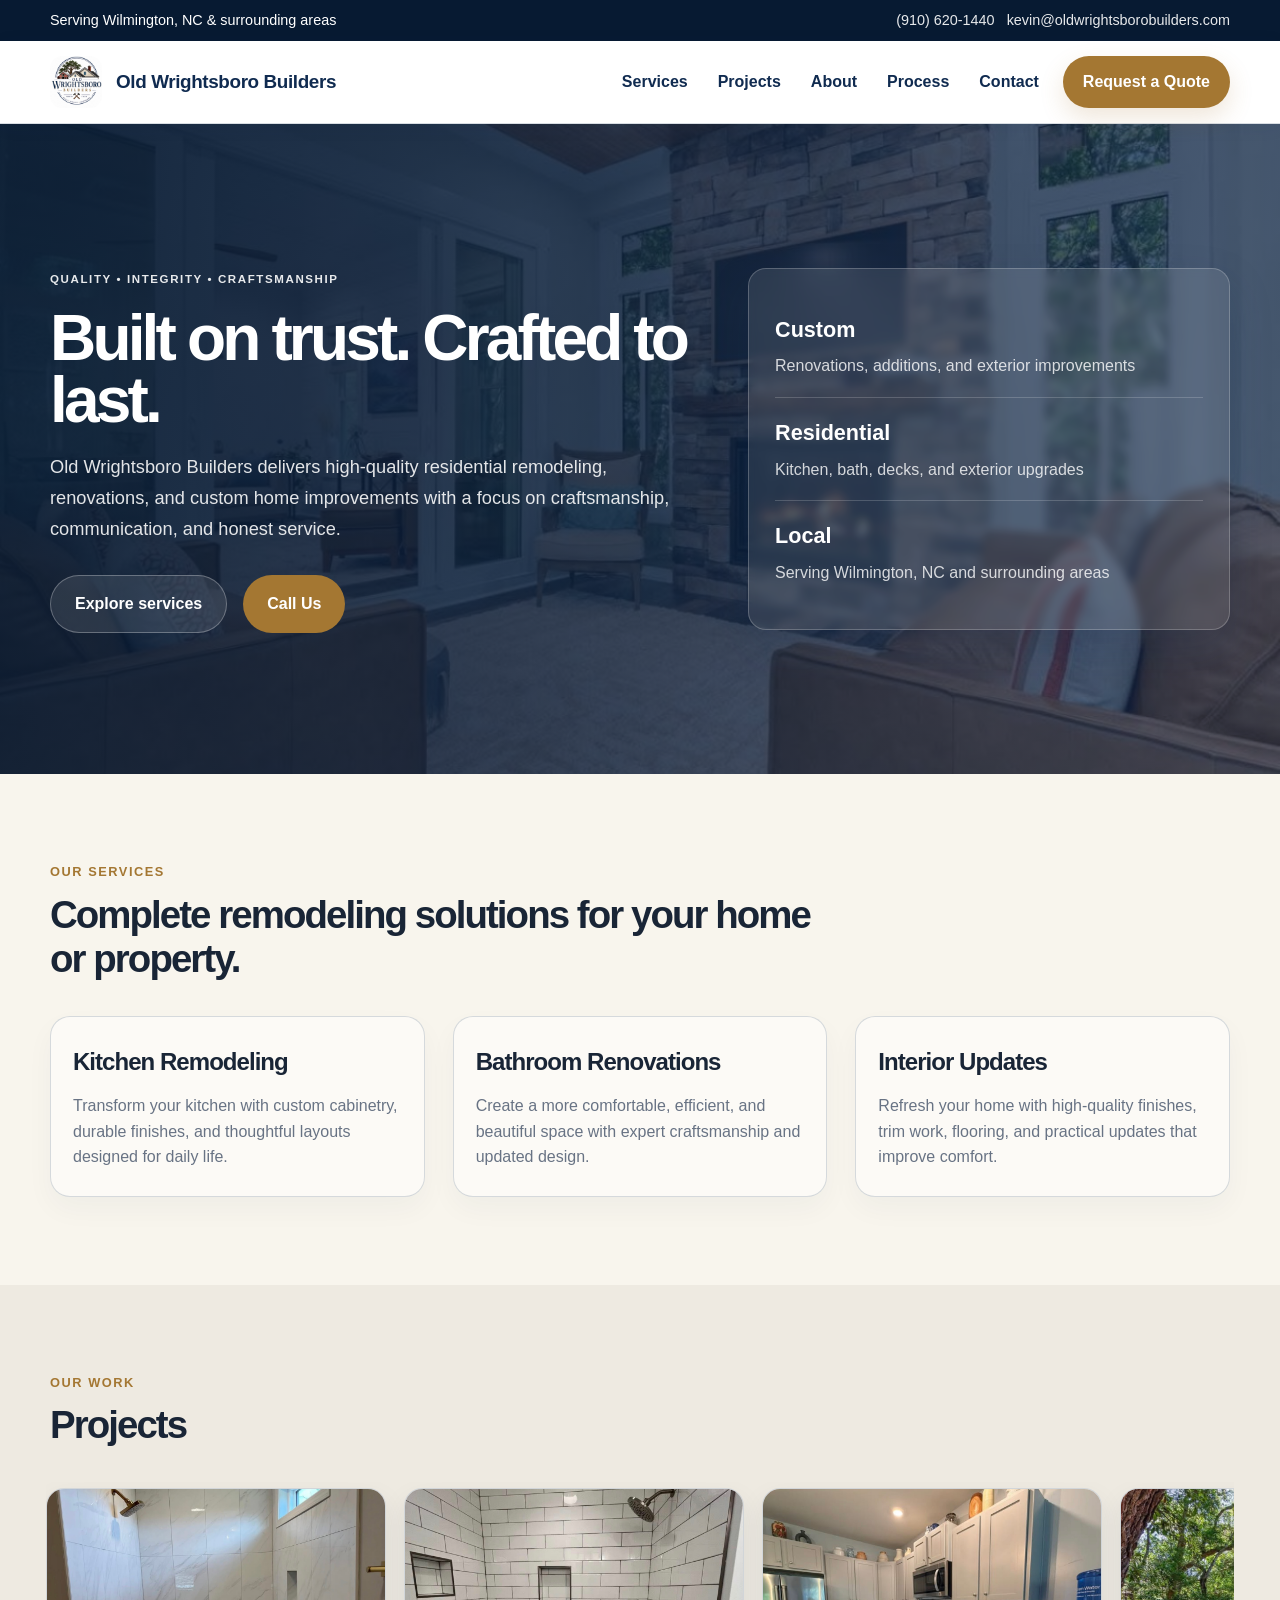
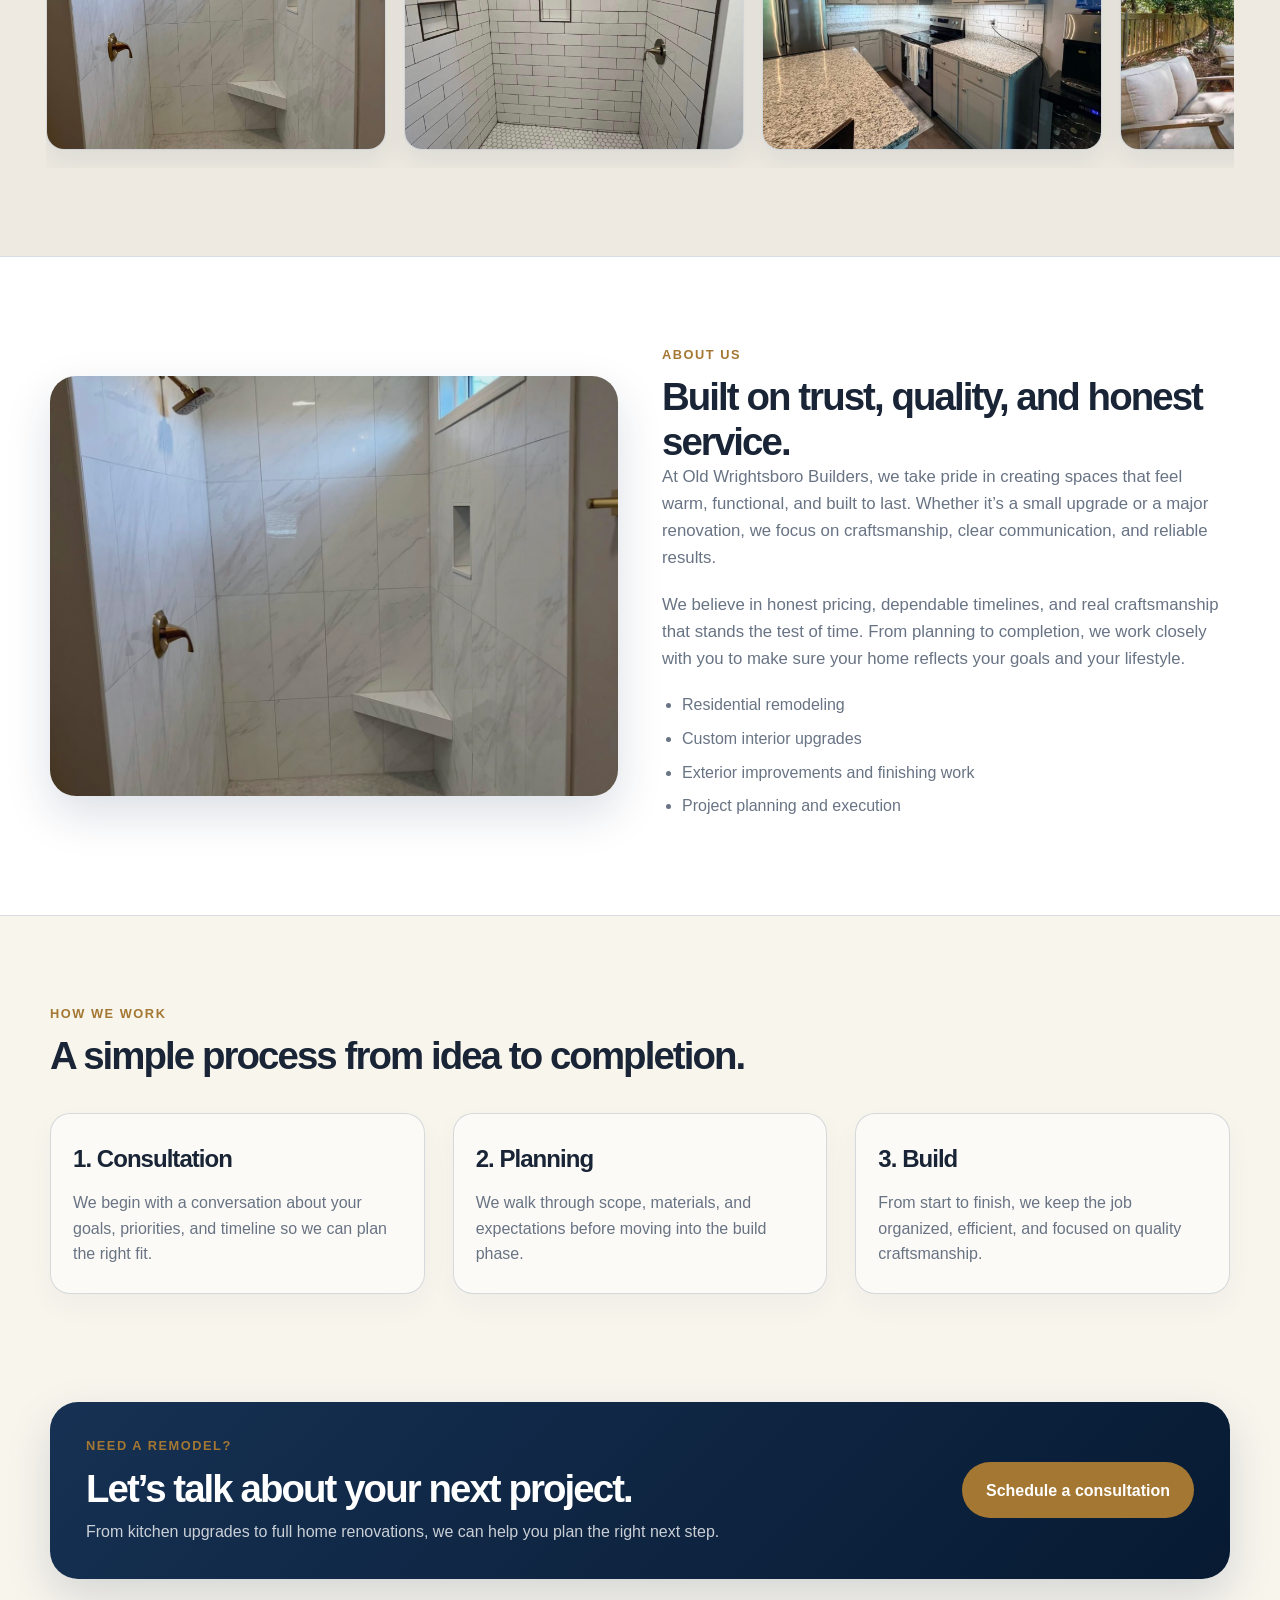
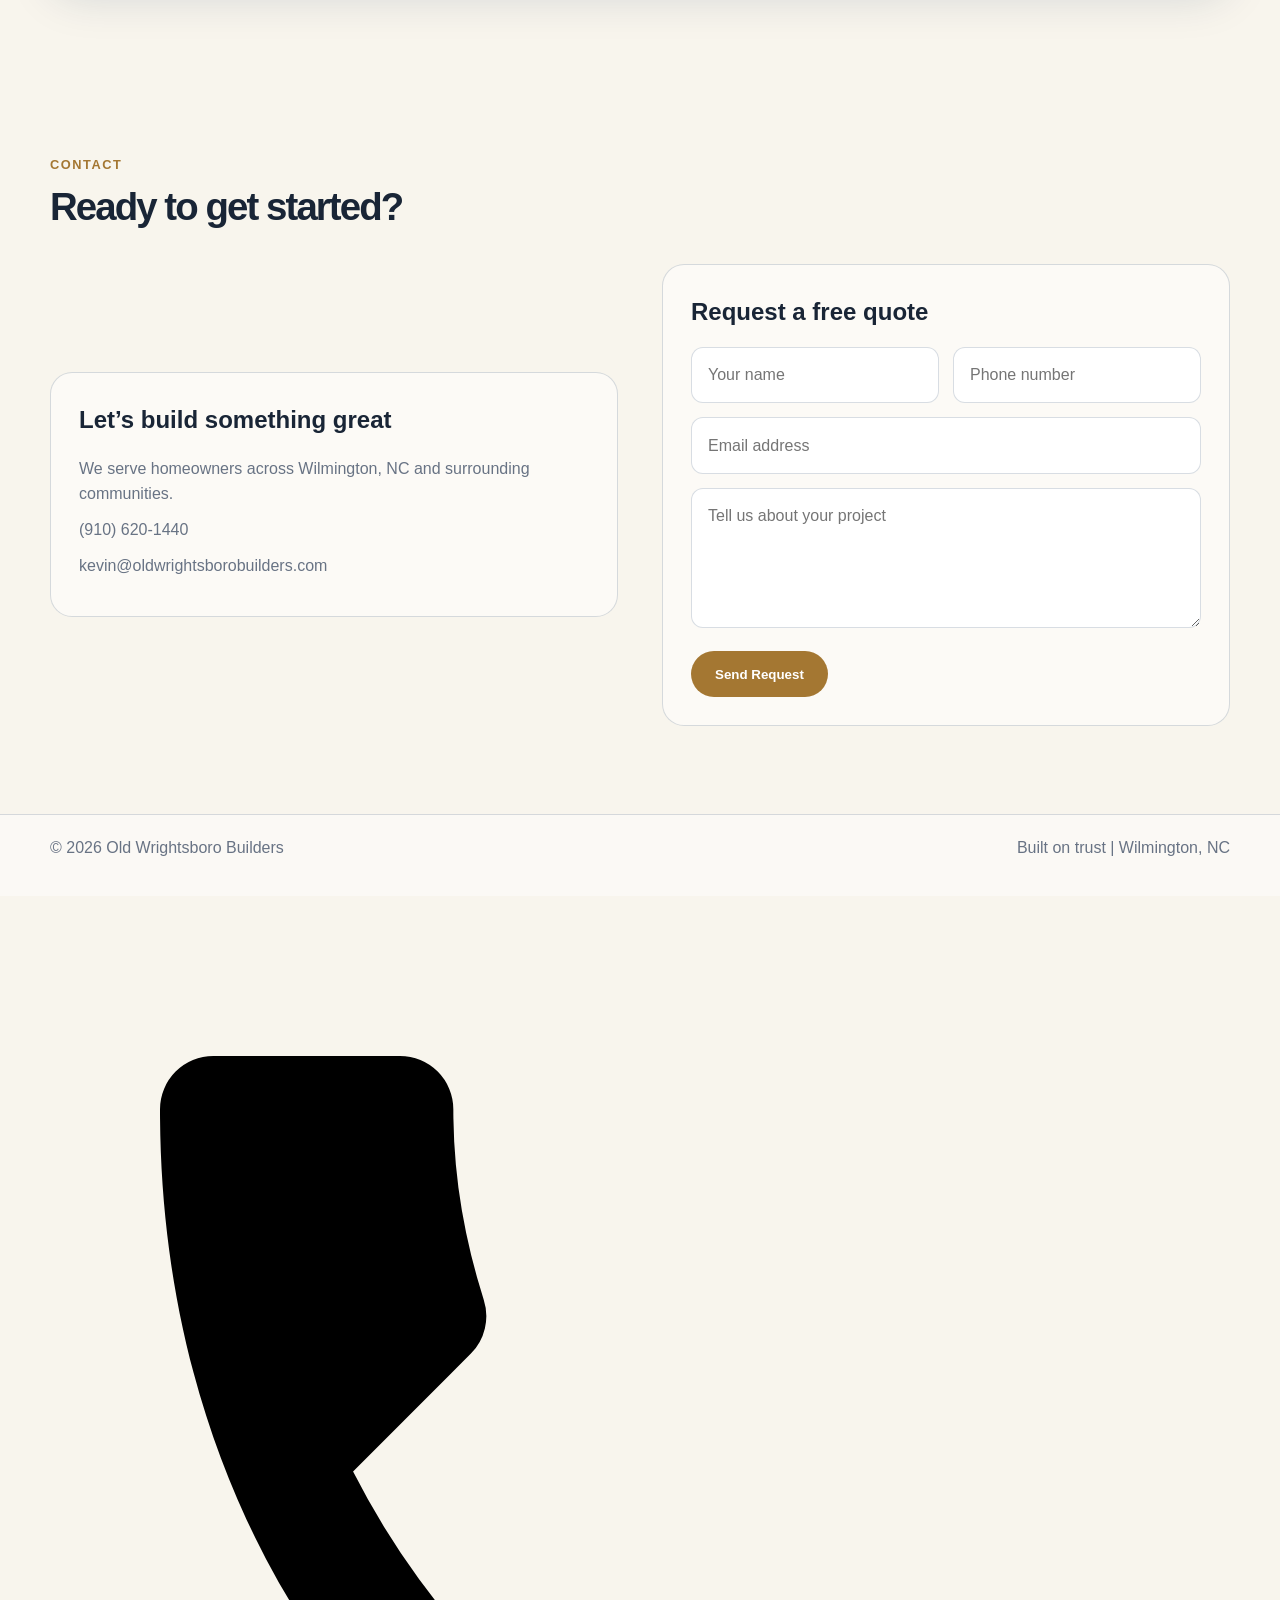
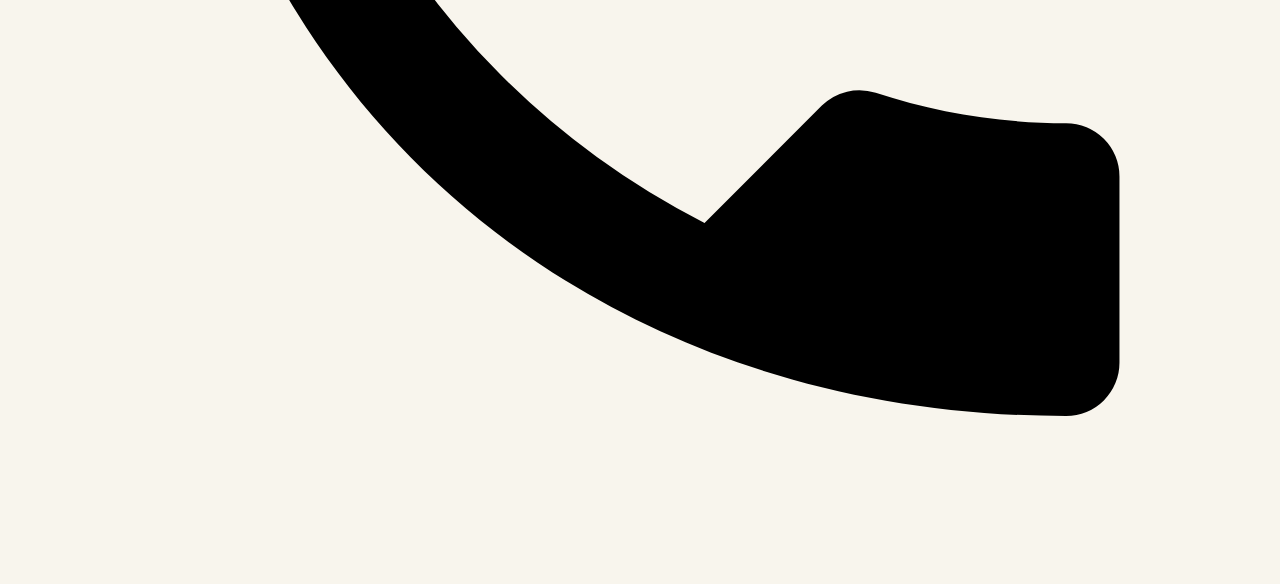
==== commit 5ed7df26: "Remove duplicate 'Get a free estimate' button from hero actions" ====
--- a/index.html
+++ b/index.html
@@ -638,51 +638,6 @@
           gap: 8px;
         }
       }
-
-      /* Subtle floating call button (mobile only) */
-      .call-float {
-        position: fixed;
-        bottom: 14px;
-        right: 14px;
-        width: 58px;
-        height: 58px;
-        background: linear-gradient(135deg, rgba(164,119,50,0.95), rgba(210,180,119,0.92));
-        color: #fff;
-        border-radius: 999px;
-        display: none;
-        align-items: center;
-        justify-content: center;
-        box-shadow: 0 8px 18px rgba(16,43,80,0.14);
-        z-index: 9999;
-        text-decoration: none;
-        font-weight: 700;
-        transition: transform .12s ease, box-shadow .12s ease, opacity .12s ease;
-        border: 1px solid rgba(255,255,255,0.12);
-        opacity: 0.95;
-      }
-
-      @supports (bottom: env(safe-area-inset-bottom)) {
-        .call-float {
-          bottom: calc(14px + env(safe-area-inset-bottom));
-        }
-      }
-
-      .call-float svg {
-        width: 18px;
-        height: 18px;
-        display: block;
-        fill: #fff;
-      }
-
-      .call-float:hover {
-        transform: translateY(-2px);
-        box-shadow: 0 10px 20px rgba(16,43,80,0.18);
-        opacity: 1;
-      }
-
-      @media (max-width: 650px) {
-        .call-float { display: inline-flex; }
-      }
     </style>
   </head>
   <body>
@@ -734,7 +689,6 @@
               communication, and honest service.
             </p>
             <div class="hero-actions">
-              <a class="btn btn-primary" href="#contact">Get a free estimate</a>
               <a class="btn btn-secondary" href="#services">Explore services</a>
               <a class="btn btn-primary" href="tel:9106201440">Call Us</a>
             </div>
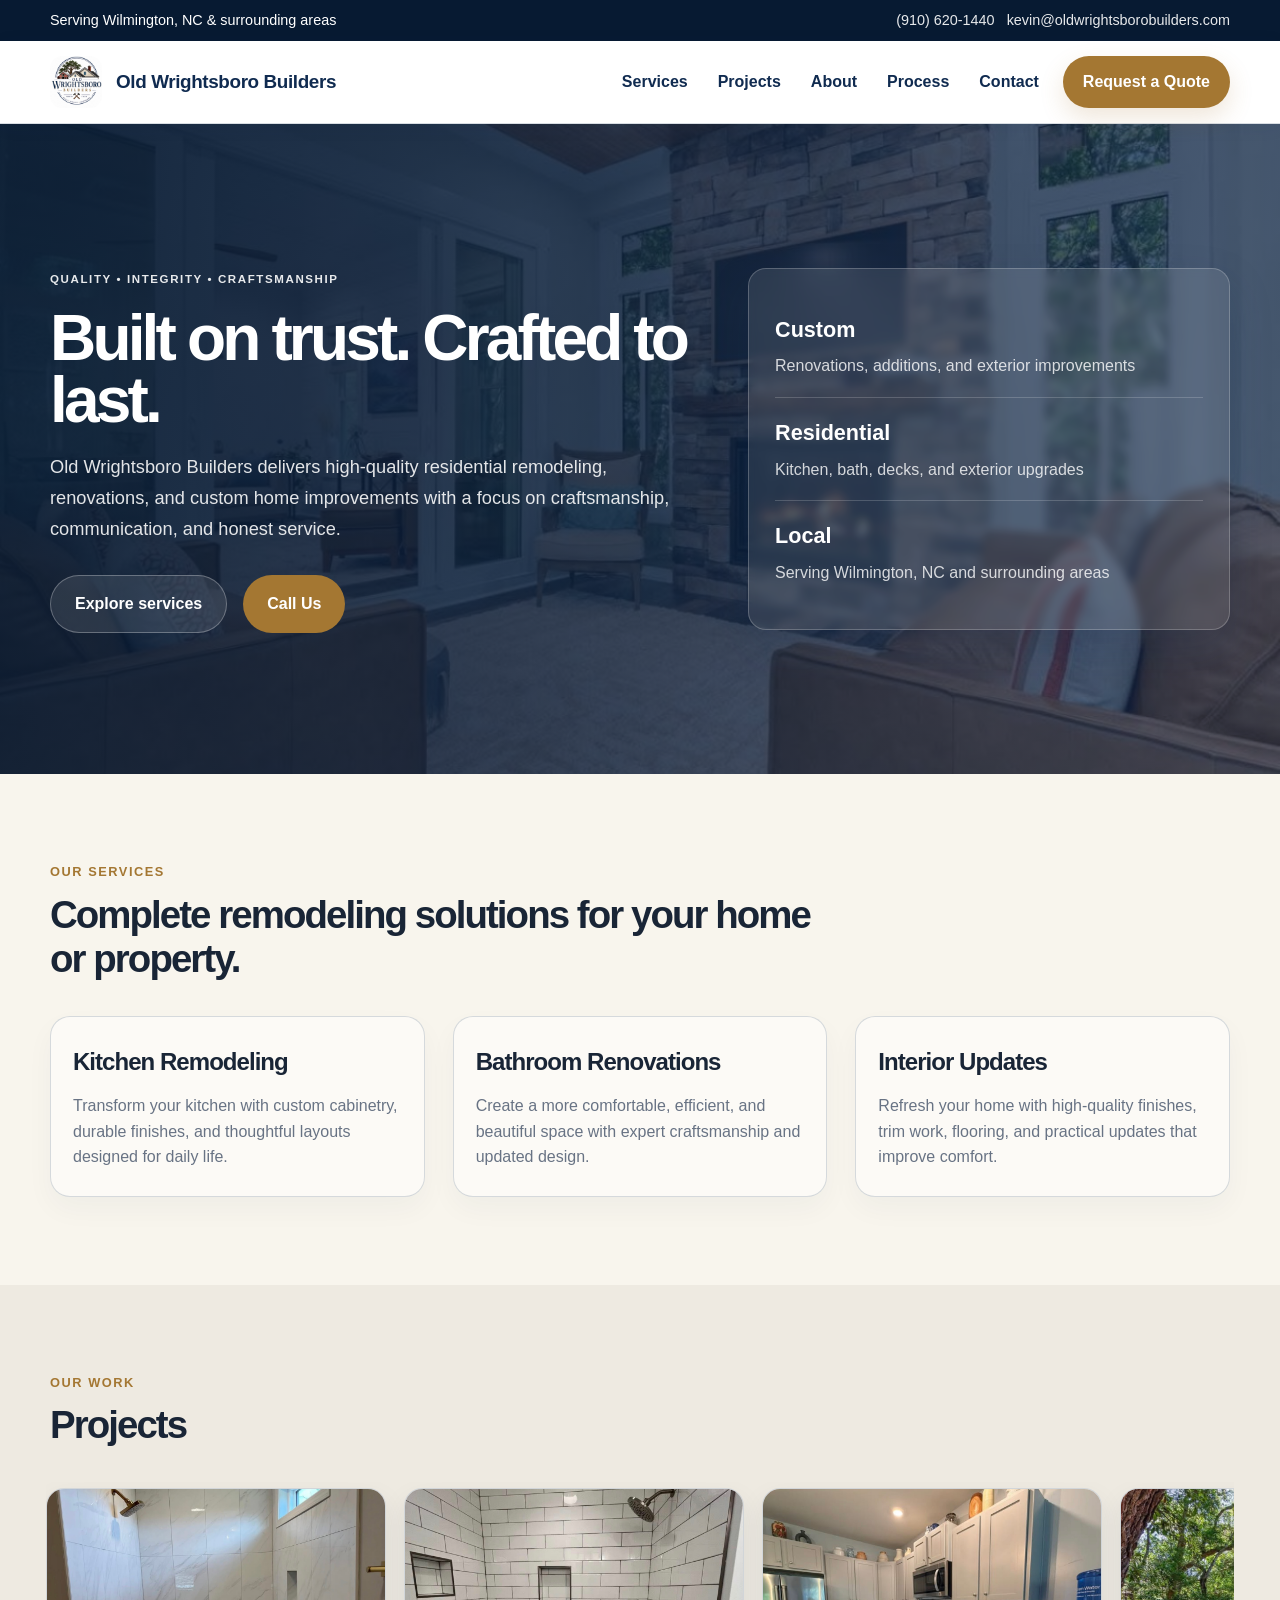
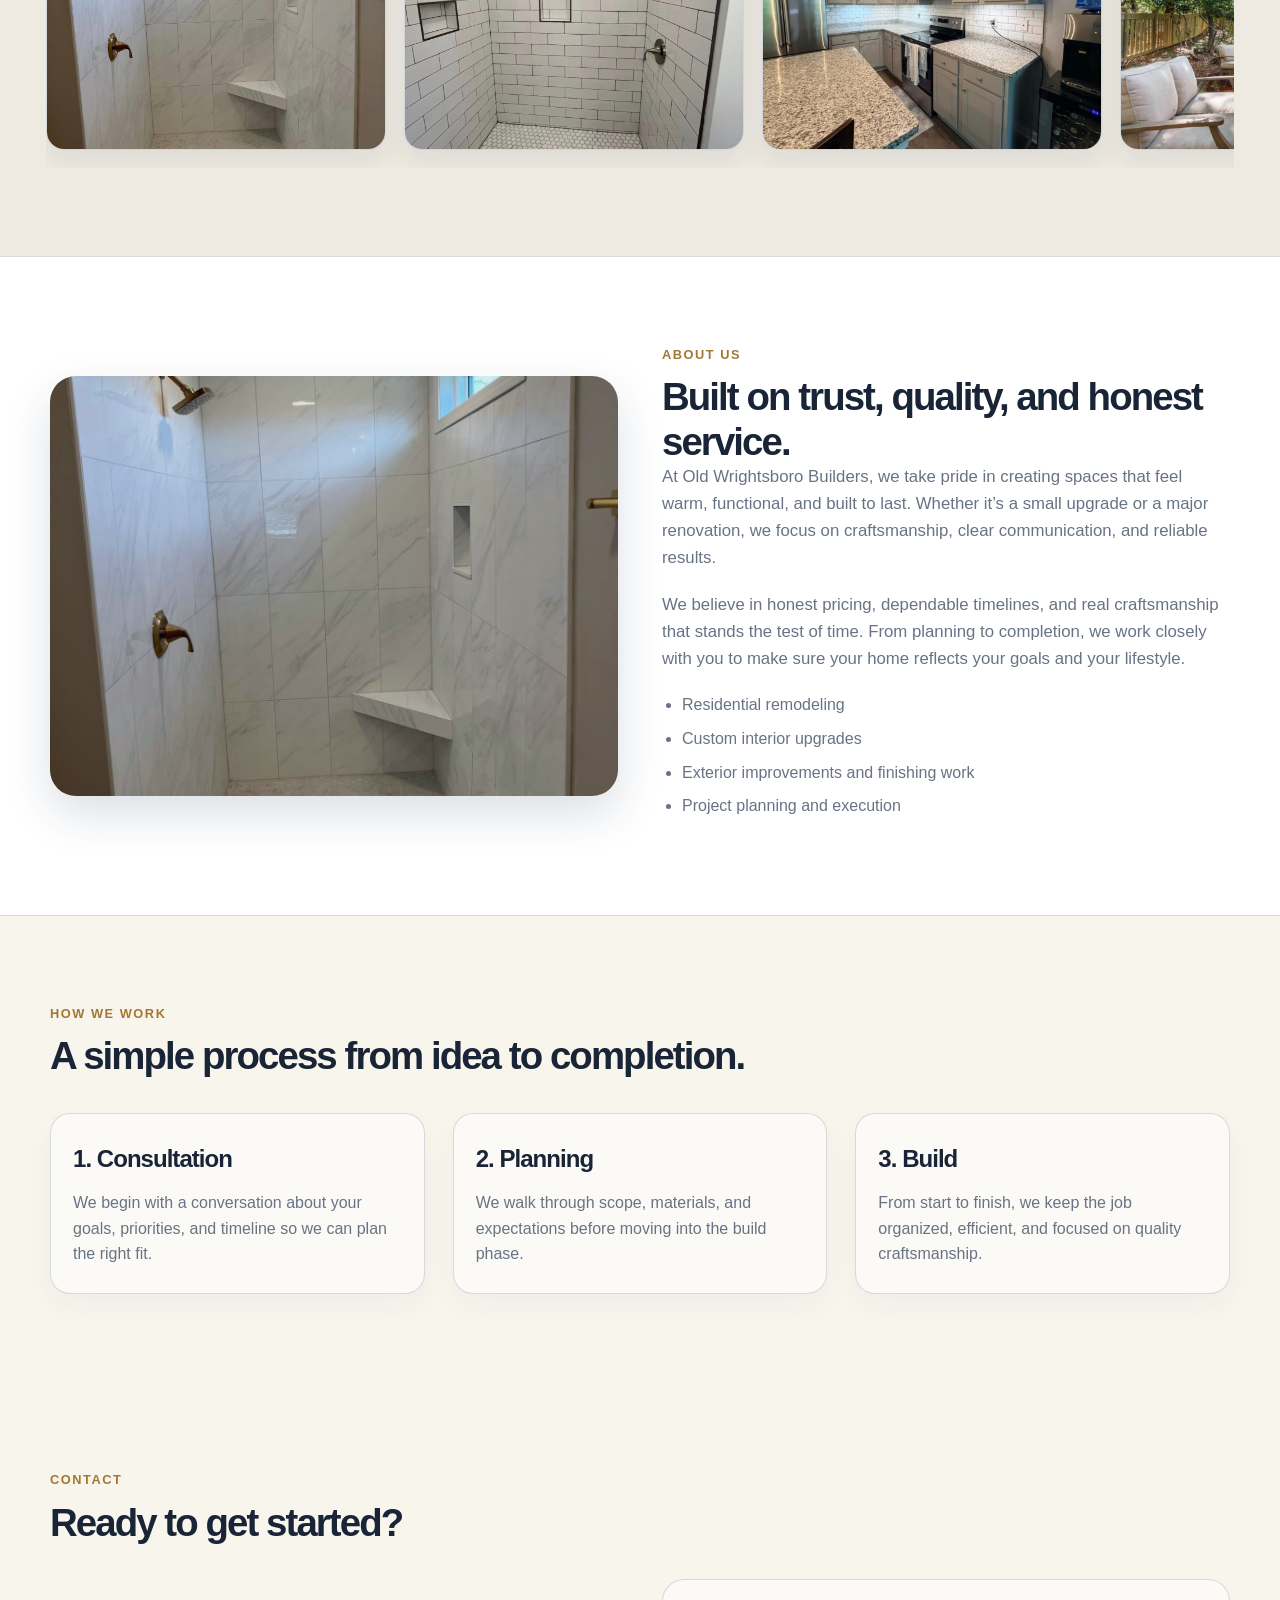
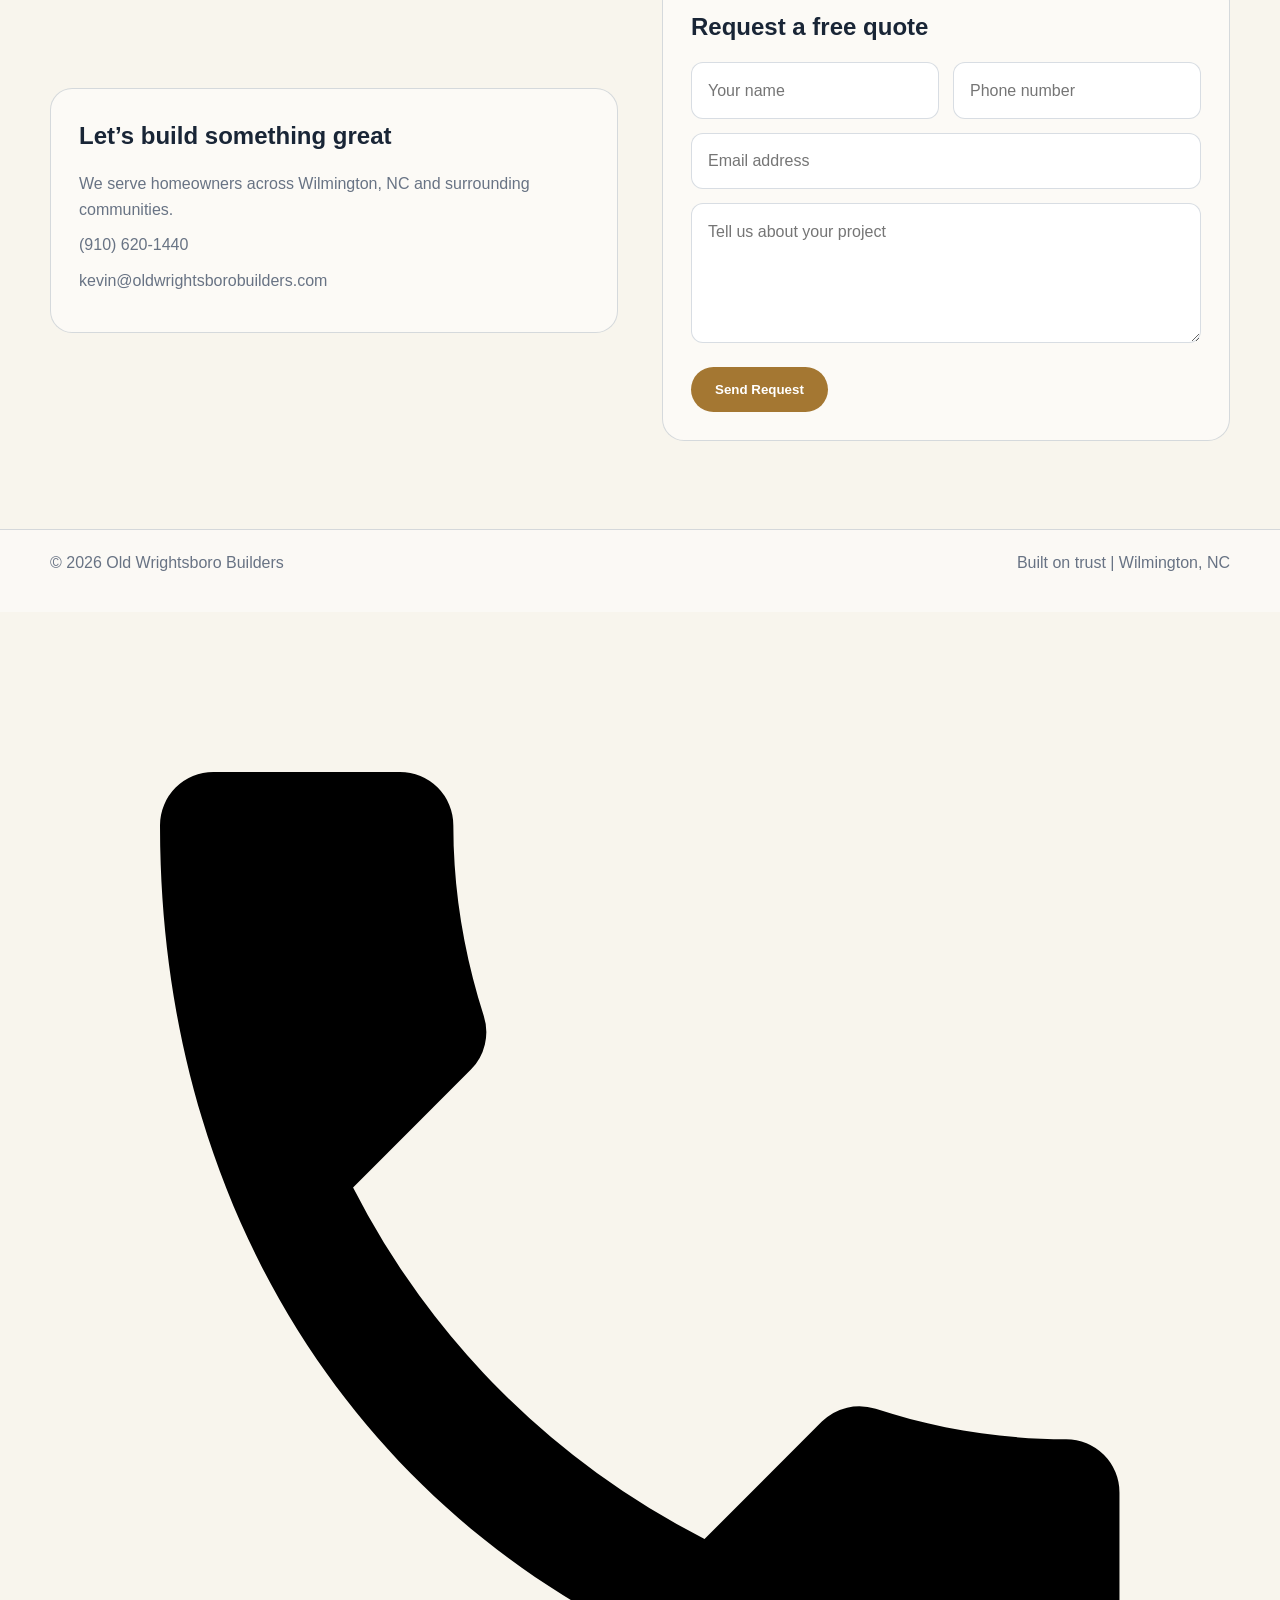
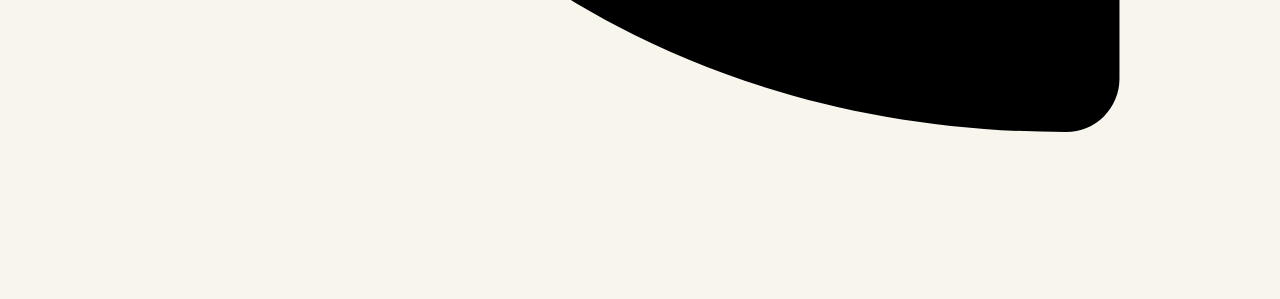
==== commit ec699217: "Remove the entire "Let’s talk about your next project" CTA section" ====
--- a/index.html
+++ b/index.html
@@ -826,17 +826,6 @@
         </div>
       </section>
 
-      <section class="cta">
-        <div class="container cta-box">
-          <div>
-            <span class="section-label">Need a remodel?</span>
-            <h2>Let’s talk about your next project.</h2>
-            <p>From kitchen upgrades to full home renovations, we can help you plan the right next step.</p>
-          </div>
-          <a class="btn btn-primary" href="#contact">Schedule a consultation</a>
-        </div>
-      </section>
-
       <section id="contact">
         <div class="container">
           <div class="section-heading">
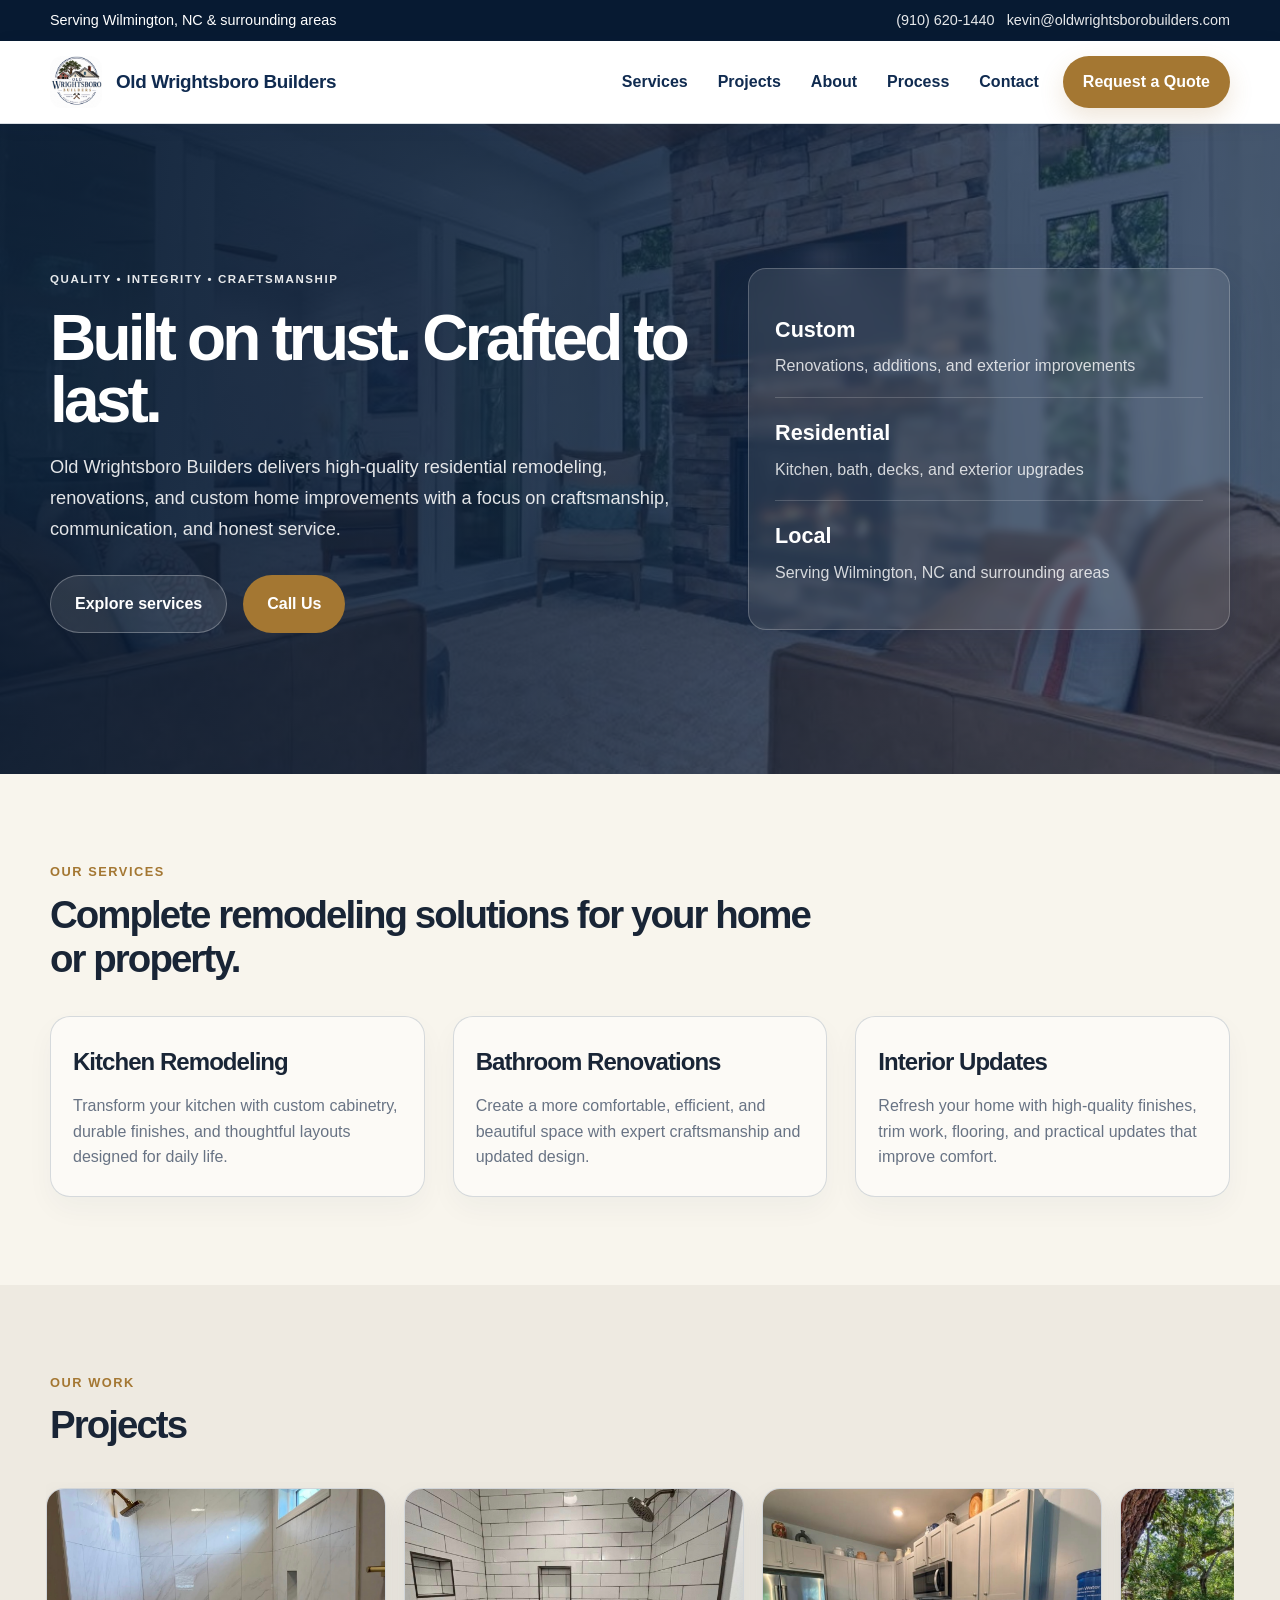
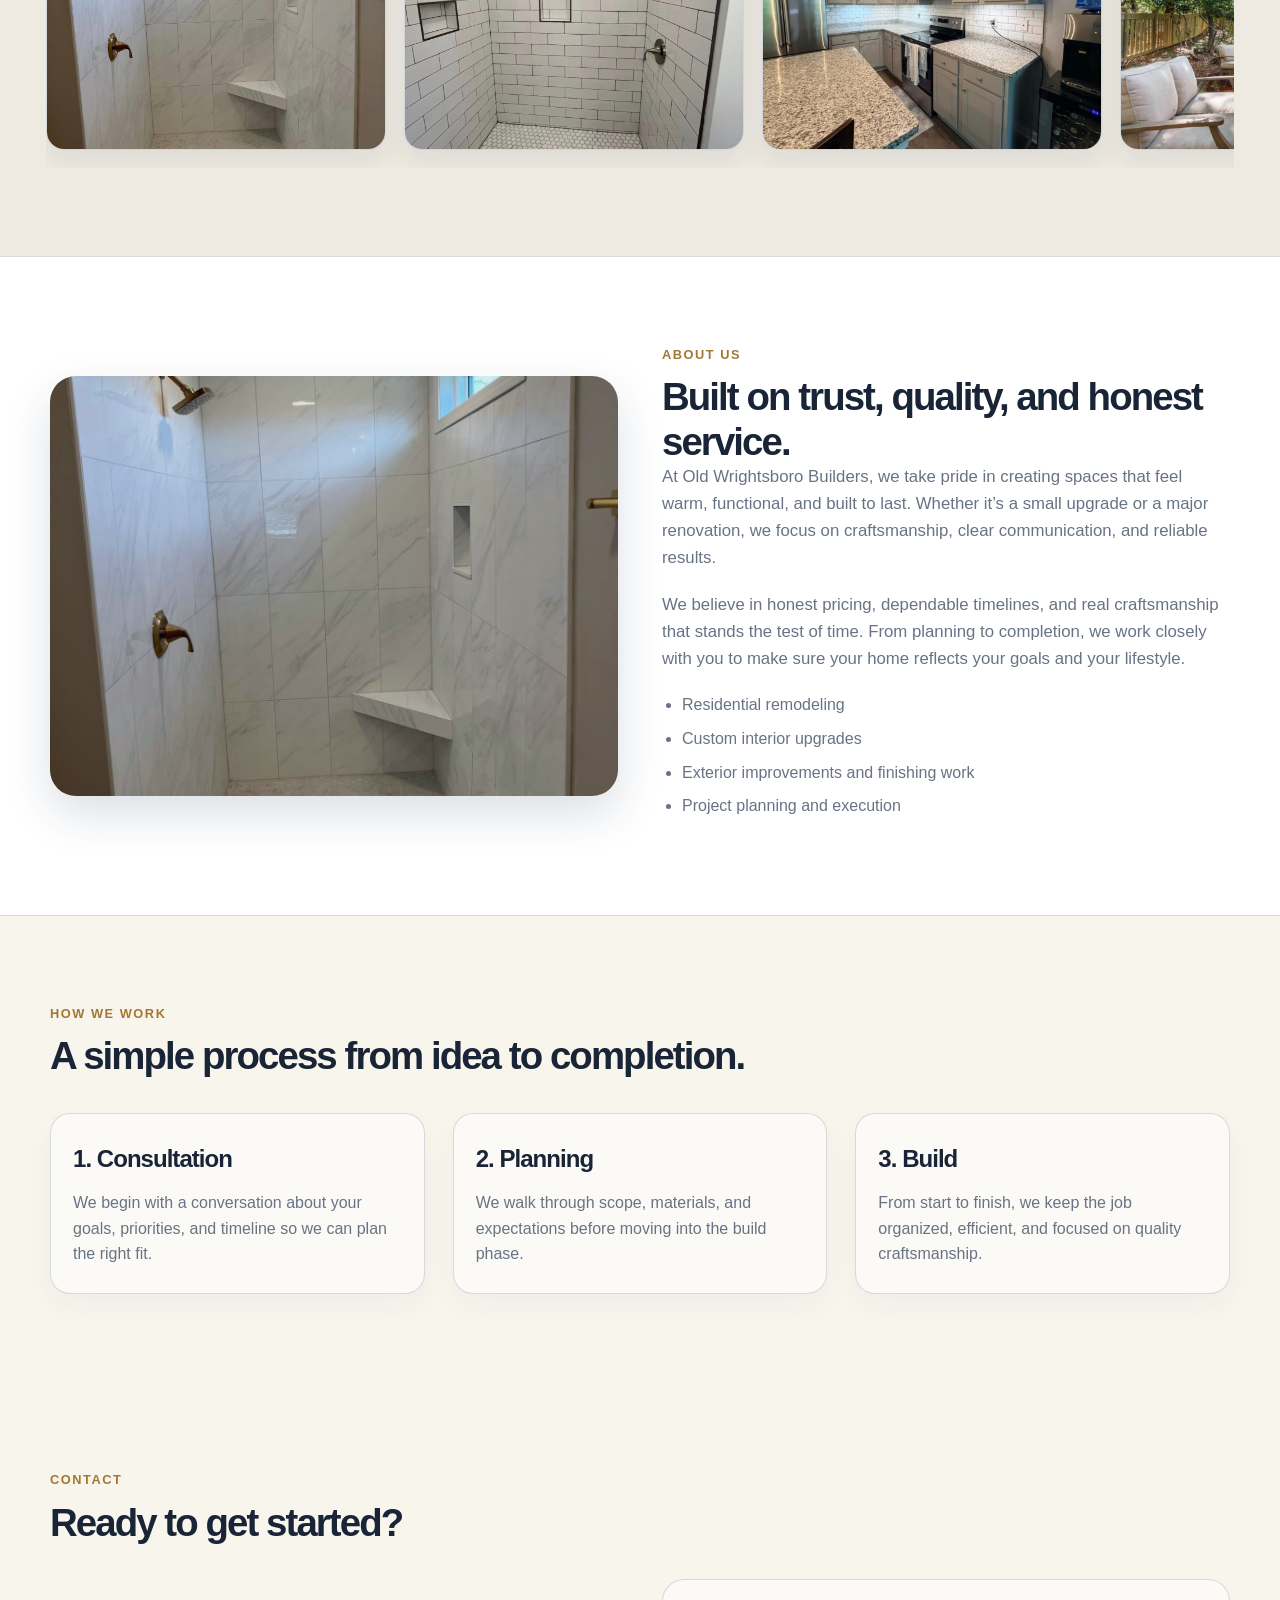
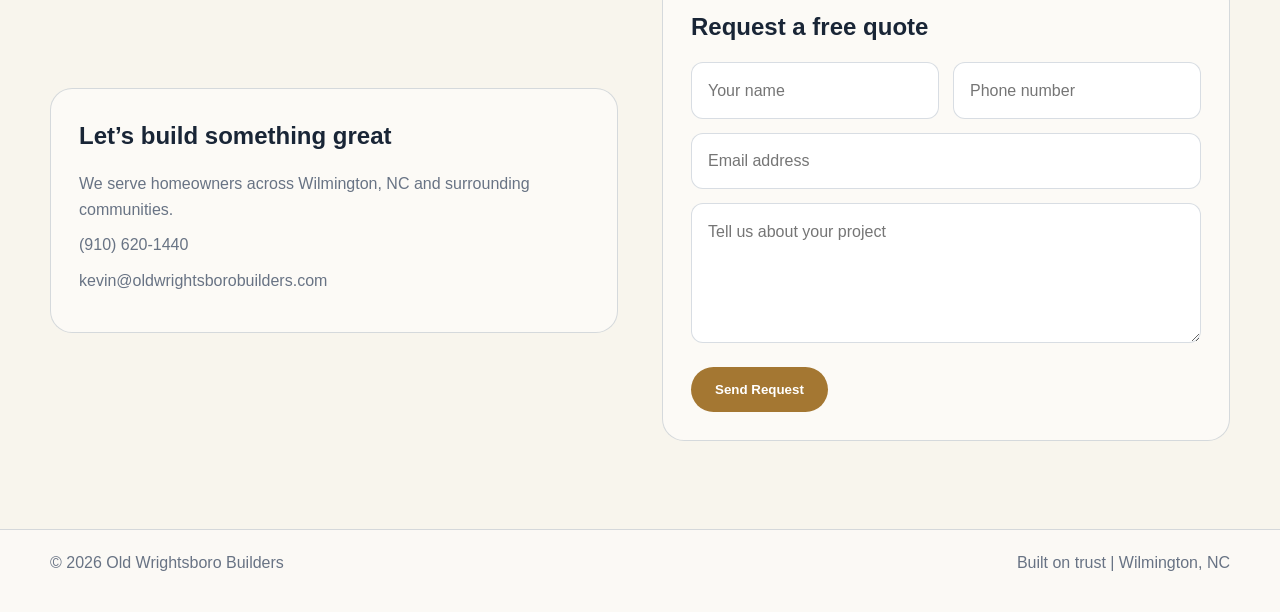
==== commit 7dc6231b: "Show floating call button only on mobile; hide bottom call button on desktop" ====
--- a/index.html
+++ b/index.html
@@ -462,7 +462,45 @@
         color: var(--muted);
       }
 
-      @media (max-width: 900px) {
+      /* Floating call button - hidden by default (desktop) and shown on small screens */
+      .call-float {
+        position: fixed;
+        bottom: env(safe-area-inset-bottom, 14px);
+        right: 14px;
+        width: 58px;
+        height: 58px;
+        background: linear-gradient(135deg, rgba(164,119,50,0.95), rgba(210,180,119,0.92));
+        color: #fff;
+        border-radius: 999px;
+        display: none; /* hide on desktop */
+        align-items: center;
+        justify-content: center;
+        box-shadow: 0 8px 18px rgba(16,43,80,0.14);
+        z-index: 9999;
+        text-decoration: none;
+        font-weight: 700;
+        transition: transform .12s ease, box-shadow .12s ease, opacity .12s ease;
+        border: 1px solid rgba(255,255,255,0.12);
+        opacity: 0.95;
+      }
+
+      .call-float svg {
+        width: 18px;
+        height: 18px;
+        display: block;
+        fill: #fff;
+      }
+
+      .call-float:hover {
+        transform: translateY(-2px);
+        box-shadow: 0 10px 20px rgba(16,43,80,0.18);
+        opacity: 1;
+      }
+
+      @media (max-width: 650px) {
+        .call-float { display: inline-flex; }
+
+        /* mobile responsive tweaks below */
         .hero-inner,
         .about-grid,
         .contact-wrap,
@@ -489,10 +527,7 @@
           flex-direction: column;
           align-items: flex-start;
         }
-      }
-
-      /* MOBILE: hide full nav and show toggle; dropdown when open */
-      @media (max-width: 650px) {
+
         .field-row {
           grid-template-columns: 1fr;
         }
@@ -870,7 +905,7 @@
       </div>
     </footer>
 
-    <!-- Floating call button shown only on small screens -->
+    <!-- Floating call button (mobile only) -->
     <a class="call-float" href="tel:9106201440" aria-label="Call Old Wrightsboro Builders">
       <svg viewBox="0 0 24 24" xmlns="http://www.w3.org/2000/svg" aria-hidden="true" focusable="false">
         <path d="M6.62 10.79a15.053 15.053 0 006.59 6.59l2.2-2.2a1 1 0 011.01-.24c1.12.37 2.33.57 3.57.57a1 1 0 011 1V20a1 1 0 01-1 1C10.07 21 3 13.93 3 4a1 1 0 011-1h3.5a1 1 0 011 1c0 1.24.2 2.4.57 3.57a1 1 0 01-.24 1.01l-2.2 2.2z"/>
